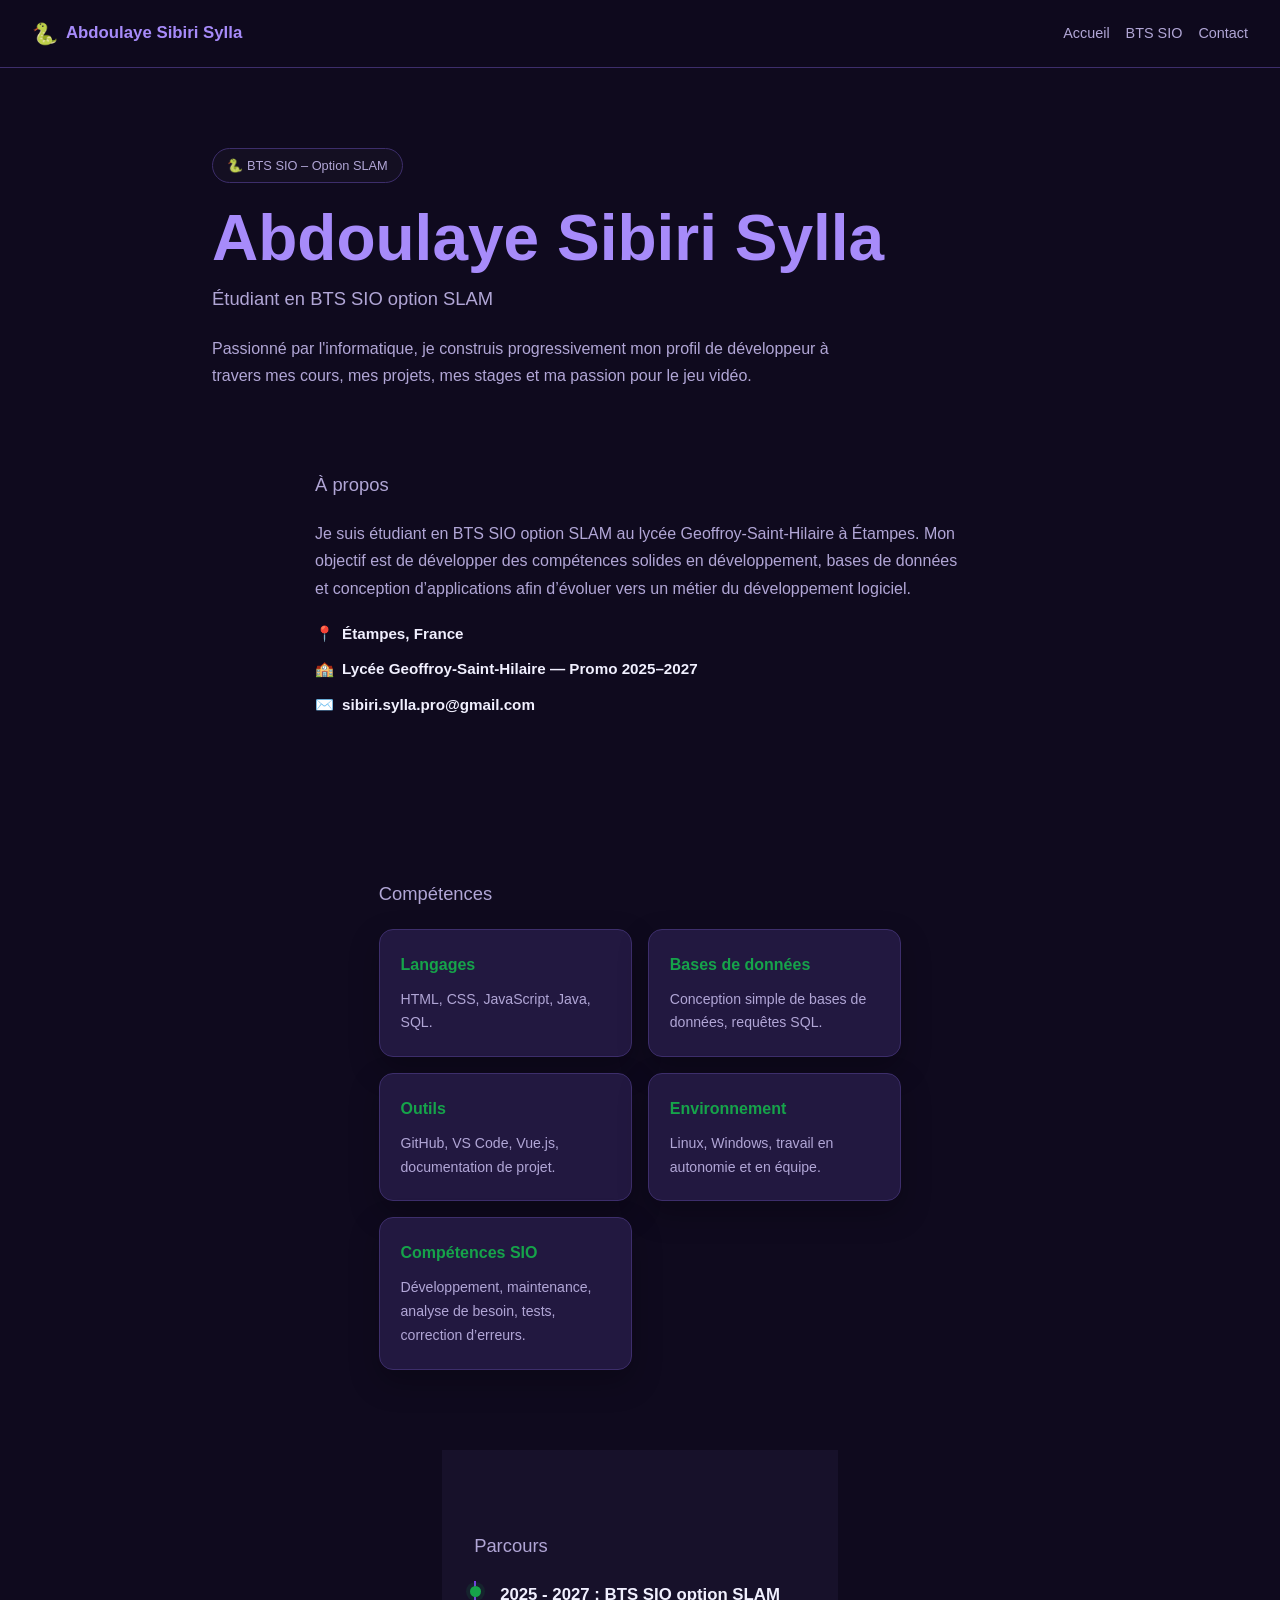
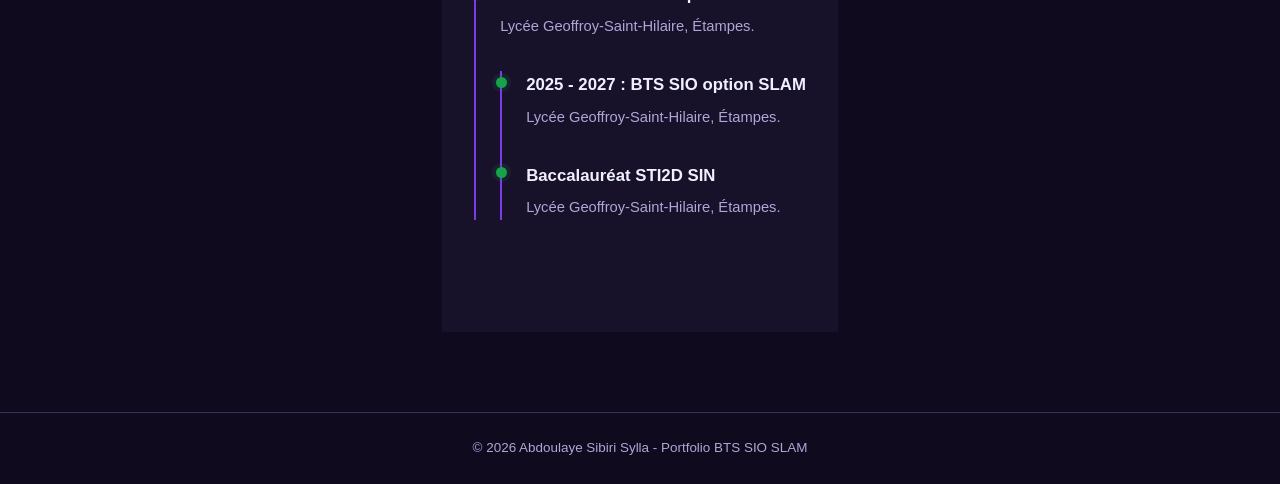
==== index.html @ 31cbdc5a "Remove duplicate parcours section in index.html Fixed duplicate section in parcours and ensured prop" ====
<!DOCTYPE html>
<html lang="fr">
<head>
  <meta charset="UTF-8">
  <meta name="viewport" content="width=device-width, initial-scale=1.0">
  <meta name="description" content="Portfolio BTS SIO SLAM de Abdoulaye Sibiri Sylla : présentation, compétences et parcours.">
  <title>Portfolio - Abdoulaye Sibiri Sylla - BTS SIO SLAM</title>
  <link rel="stylesheet" href="style.css">
</head>
<body>

  <header class="header">
    <div class="logo">
      <span class="snake-icon">🐍</span> Abdoulaye Sibiri Sylla
    </div>

    <nav class="nav">
      <a href="index.html">Accueil</a>
      <a href="Bts_sio.html">BTS SIO</a>
      <a href="contact.html">Contact</a>
    </nav>
  </header>

  <main>
    <section id="accueil" class="section hero">
      <div class="badge">🐍 BTS SIO – Option SLAM</div>
      <h1>Abdoulaye Sibiri Sylla</h1>
      <h2>Étudiant en BTS SIO option SLAM</h2>
      <p>
        Passionné par l'informatique, je construis progressivement mon profil de développeur
        à travers mes cours, mes projets, mes stages et ma passion pour le jeu vidéo.
      </p>

    <section id="apropos" class="section">
      <h2>À propos</h2>
      <p>
        Je suis étudiant en BTS SIO option SLAM au lycée Geoffroy-Saint-Hilaire à Étampes.
        Mon objectif est de développer des compétences solides en développement, bases de données
        et conception d’applications afin d’évoluer vers un métier du développement logiciel.
      </p>

      <div class="infos">
        <div class="info-ligne">📍 <strong>Étampes, France</strong></div>
        <div class="info-ligne">🏫 <strong>Lycée Geoffroy-Saint-Hilaire — Promo 2025–2027</strong></div>
        <div class="info-ligne">✉️ <strong>sibiri.sylla.pro@gmail.com</strong></div>
      </div>
    </section>

    <section id="competences" class="section">
      <h2>Compétences</h2>

      <div class="skills-grid">
        <article class="skill-block">
          <h3>Langages</h3>
          <p>HTML, CSS, JavaScript, Java, SQL.</p>
        </article>

        <article class="skill-block">
          <h3>Bases de données</h3>
          <p>Conception simple de bases de données, requêtes SQL.</p>
        </article>

        <article class="skill-block">
          <h3>Outils</h3>
          <p>GitHub, VS Code, Vue.js, documentation de projet.</p>
        </article>

        <article class="skill-block">
          <h3>Environnement</h3>
          <p>Linux, Windows, travail en autonomie et en équipe.</p>
        </article>

        <article class="skill-block">
          <h3>Compétences SIO</h3>
          <p>Développement, maintenance, analyse de besoin, tests, correction d’erreurs.</p>
        </article>
      </div>
    </section>

    <section id="parcours" class="section section-alt">
      <h2>Parcours</h2>

      <div class="timeline">
        <article class="timeline-item">
          <h3>2025 - 2027 : BTS SIO option SLAM</h3>
          <p>Lycée Geoffroy-Saint-Hilaire, Étampes.</p>
        </article>

      <div class="timeline">
        <article class="timeline-item">
          <h3>2025 - 2027 : BTS SIO option SLAM</h3>
          <p>Lycée Geoffroy-Saint-Hilaire, Étampes.</p>
        </article>

        <article class="timeline-item">
          <h3>Baccalauréat STI2D SIN</h3>
          <p>Lycée Geoffroy-Saint-Hilaire, Étampes.</p>
        </article>
      </div>
    </section>
  </main>

  <footer class="footer">
    <p>&copy; 2026 Abdoulaye Sibiri Sylla - Portfolio BTS SIO SLAM</p>
  </footer>

</body>
</html>
---- style.css ----
/* ============================================
VARIABLES – couleurs principales
============================================ */
:root {
--violet: #7c3aed;
--violet-clair: #a78bfa;
--vert: #16a34a;
--fond: #0f0a1e;
--surface: #17112a;
--carte: #221840;
--carte-hover: #2a1e4d;
--bord: #3d2e6b;
--texte: #f1f0ff;
--muted: #b1a6d6;
--shadow: 0 12px 30px rgba(0, 0, 0, 0.25);
}

/* ============================================
RESET & BASE
============================================ */
* {
box-sizing: border-box;
margin: 0;
padding: 0;
}

html {
scroll-behavior: smooth;
}

body {
font-family: 'Inter', sans-serif;
background: var(--fond);
color: var(--texte);
line-height: 1.7;
}

a {
color: inherit;
text-decoration: none;
}

img {
max-width: 100%;
display: block;
}

/* ============================================
HEADER & NAVIGATION
============================================ */
.header {
display: flex;
justify-content: space-between;
align-items: center;
gap: 1rem;
padding: 1rem 2rem;
border-bottom: 1px solid var(--bord);
position: sticky;
top: 0;
background: rgba(15, 10, 30, 0.96);
backdrop-filter: blur(10px);
z-index: 99;
}

.logo {
font-size: 1.05rem;
font-weight: 800;
color: var(--violet-clair);
display: flex;
align-items: center;
gap: 8px;
}

.snake-icon {
font-size: 1.3rem;
}

.nav {
display: flex;
flex-wrap: wrap;
gap: 1rem;
}

.nav a {
font-size: 0.9rem;
color: var(--muted);
transition: color 0.2s ease;
}

.nav a:hover {
color: var(--texte);
}

/* ============================================
SECTIONS – MISE EN PAGE GÉNÉRALE
============================================ */
.section {
max-width: 920px;
margin: 0 auto;
padding: 5rem 2rem;
}

.section-alt {
background: var(--surface);
max-width: 100%;
padding: 5rem 2rem;
}

.section-alt > * {
max-width: 920px;
margin-left: auto;
margin-right: auto;
}

.section h2 {
font-size: 1.8rem;
font-weight: 800;
margin-bottom: 1.6rem;
color: var(--texte);
display: inline-block;
border-bottom: 3px solid var(--violet);
padding-bottom: 0.35rem;
}

.section h3 {
font-size: 1.1rem;
font-weight: 700;
margin-bottom: 1rem;
color: var(--texte);
}

.section p {
color: var(--muted);
}

/* ============================================
HERO
============================================ */
.hero {
min-height: 88vh;
display: flex;
flex-direction: column;
justify-content: center;
}

.badge {
display: inline-flex;
align-items: center;
gap: 6px;
font-size: 0.8rem;
border: 1px solid var(--bord);
color: var(--muted);
border-radius: 999px;
padding: 0.35rem 0.9rem;
margin-bottom: 1.25rem;
width: fit-content;
background: rgba(255, 255, 255, 0.02);
}

.hero h1 {
font-size: clamp(2.2rem, 5vw, 4rem);
font-weight: 900;
color: var(--violet-clair);
margin-bottom: 0.6rem;
line-height: 1.1;
}

.hero h2 {
font-size: 1.15rem;
font-weight: 400;
color: var(--muted);
border: none;
margin-bottom: 1.25rem;
padding: 0;
}

.hero p {
max-width: 650px;
font-size: 1rem;
}

/* ============================================
À PROPOS
============================================ */
.infos {
display: flex;
flex-direction: column;
gap: 0.6rem;
margin-top: 1.2rem;
}

.info-ligne {
font-size: 0.95rem;
color: var(--muted);
display: flex;
gap: 8px;
align-items: center;
}

.info-ligne strong {
color: var(--texte);
}

/* ============================================
COMPÉTENCES
============================================ */
.skills-grid {
display: grid;
grid-template-columns: repeat(auto-fit, minmax(180px, 1fr));
gap: 1rem;
}

.skill-block {
background: var(--carte);
border: 1px solid var(--bord);
border-radius: 14px;
padding: 1.3rem;
box-shadow: var(--shadow);
transition: transform 0.2s ease, border-color 0.2s ease, background 0.2s ease;
}

.skill-block:hover {
transform: translateY(-4px);
border-color: var(--violet);
background: var(--carte-hover);
}

.skill-block h3 {
font-size: 1rem;
font-weight: 800;
color: var(--vert);
margin-bottom: 0.6rem;
border: none;
padding: 0;
}

.skill-block p {
font-size: 0.88rem;
color: var(--muted);
}

/* ============================================
TIMELINE
============================================ */
.timeline {
border-left: 2px solid var(--violet);
padding-left: 1.5rem;
}

.timeline-item {
margin-bottom: 2rem;
position: relative;
}

.timeline-item::before {
content: '';
position: absolute;
left: -1.9rem;
top: 0.35rem;
width: 11px;
height: 11px;
border-radius: 50%;
background: var(--vert);
box-shadow: 0 0 0 4px rgba(22, 163, 74, 0.12);
}

.timeline-item h3 {
font-size: 1.05rem;
font-weight: 800;
margin-bottom: 0.3rem;
border: none;
padding: 0;
}

.timeline-item p {
font-size: 0.92rem;
color: var(--muted);
margin-bottom: 0.2rem;
}

.timeline-date {
font-size: 0.78rem;
color: var(--vert);
margin-bottom: 0.25rem;
letter-spacing: 0.04em;
text-transform: uppercase;
}

.timeline-poste {
font-size: 1rem;
font-weight: 800;
color: var(--texte);
}

.timeline-entreprise {
font-size: 0.88rem;
color: var(--violet-clair);
margin-bottom: 0.45rem;
}

.timeline-texte {
font-size: 0.92rem;
color: var(--muted);
margin-top: 0.25rem;
}

/* ============================================
PROJETS / TP
============================================ */
.projects-grid {
display: grid;
grid-template-columns: repeat(auto-fit, minmax(250px, 1fr));
gap: 1.25rem;
}

.project-card {
background: var(--carte);
border: 1px solid var(--bord);
border-radius: 14px;
padding: 1.5rem;
display: flex;
flex-direction: column;
gap: 0.55rem;
box-shadow: var(--shadow);
transition: transform 0.2s ease, border-color 0.2s ease, background 0.2s ease;
}

.project-card:hover {
border-color: var(--vert);
transform: translateY(-4px);
background: var(--carte-hover);
}

.project-card h3 {
font-size: 1.05rem;
font-weight: 800;
color: var(--texte);
border: none;
padding: 0;
margin-bottom: 0.15rem;
}

.project-card p {
font-size: 0.88rem;
color: var(--muted);
}

.project-card strong {
color: var(--texte);
}

.project-link {
display: inline-flex;
align-items: center;
justify-content: center;
margin-top: 0.7rem;
font-size: 0.82rem;
color: #fff;
background: var(--vert);
padding: 0.45rem 0.9rem;
border-radius: 8px;
width: fit-content;
transition: opacity 0.2s ease, transform 0.2s ease;
}

.project-link:hover {
opacity: 0.9;
transform: translateY(-1px);
}

/* Style pour l'image de certification */
.certification-image {
    text-align: center;
    margin: 20px 0;
}

.certification-img {
    max-width: 300px;
    width: 100%;
    height: auto;
    border-radius: 8px;
    box-shadow: 0 4px 6px rgba(0, 0, 0, 0.1);
    transition: transform 0.3s ease, box-shadow 0.3s ease;
    cursor: pointer;
}

.certification-img:hover {
    transform: scale(1.05);
    box-shadow: 0 6px 12px rgba(0, 0, 0, 0.15);
}

/* Optionnel : agrandir l'image au clic avec un lightbox */
.certification-img:active {
    transform: scale(0.98);
}

/* ============================================
CONTACT
============================================ */
.contact-list {
list-style: none;
display: flex;
flex-direction: column;
gap: 0.8rem;
margin-top: 1rem;
}

.contact-list li {
font-size: 0.95rem;
color: var(--muted);
display: flex;
flex-wrap: wrap;
align-items: center;
gap: 0.5rem;
padding: 0.9rem 1rem;
background: var(--carte);
border: 1px solid var(--bord);
border-radius: 10px;
box-shadow: var(--shadow);
transition: border-color 0.2s ease;
}

.contact-list li:hover {
border-color: var(--violet);
}

.contact-list li strong {
color: var(--texte);
min-width: 70px;
}

.contact-list a {
color: var(--violet-clair);
transition: color 0.2s ease;
}

.contact-list a:hover {
color: var(--vert);
}

.btn {
display: inline-flex;
align-items: center;
padding: 0.45rem 1rem;
border-radius: 8px;
font-size: 0.85rem;
font-weight: 700;
cursor: pointer;
transition: transform 0.2s ease, opacity 0.2s ease;
}

.btn-secondary {
background: var(--violet);
color: #fff;
border: none;
}

.btn-secondary:hover {
opacity: 0.92;
transform: translateY(-1px);
}

/* ============================================
FOOTER
============================================ */
.footer {
text-align: center;
padding: 1.5rem;
border-top: 1px solid var(--bord);
color: var(--muted);
font-size: 0.84rem;
}

/* ============================================
RESPONSIVE
============================================ */
@media (max-width: 768px) {
.header {
flex-direction: column;
align-items: flex-start;
padding: 1rem;
}

.nav {
gap: 0.75rem;
}

.section,
.section-alt {
padding: 4rem 1.2rem;
}

.hero {
min-height: auto;
padding-top: 5rem;
padding-bottom: 4rem;
}
}

@media (max-width: 640px) {
.nav {
display: none;
}

.hero h1 {
font-size: 2.1rem;
}

.skills-grid,
.projects-grid {
grid-template-columns: 1fr;
}

.timeline {
padding-left: 1.2rem;
}

.timeline-item::before {
left: -1.65rem;
}

.contact-list li {
flex-direction: column;
align-items: flex-start;
}
}
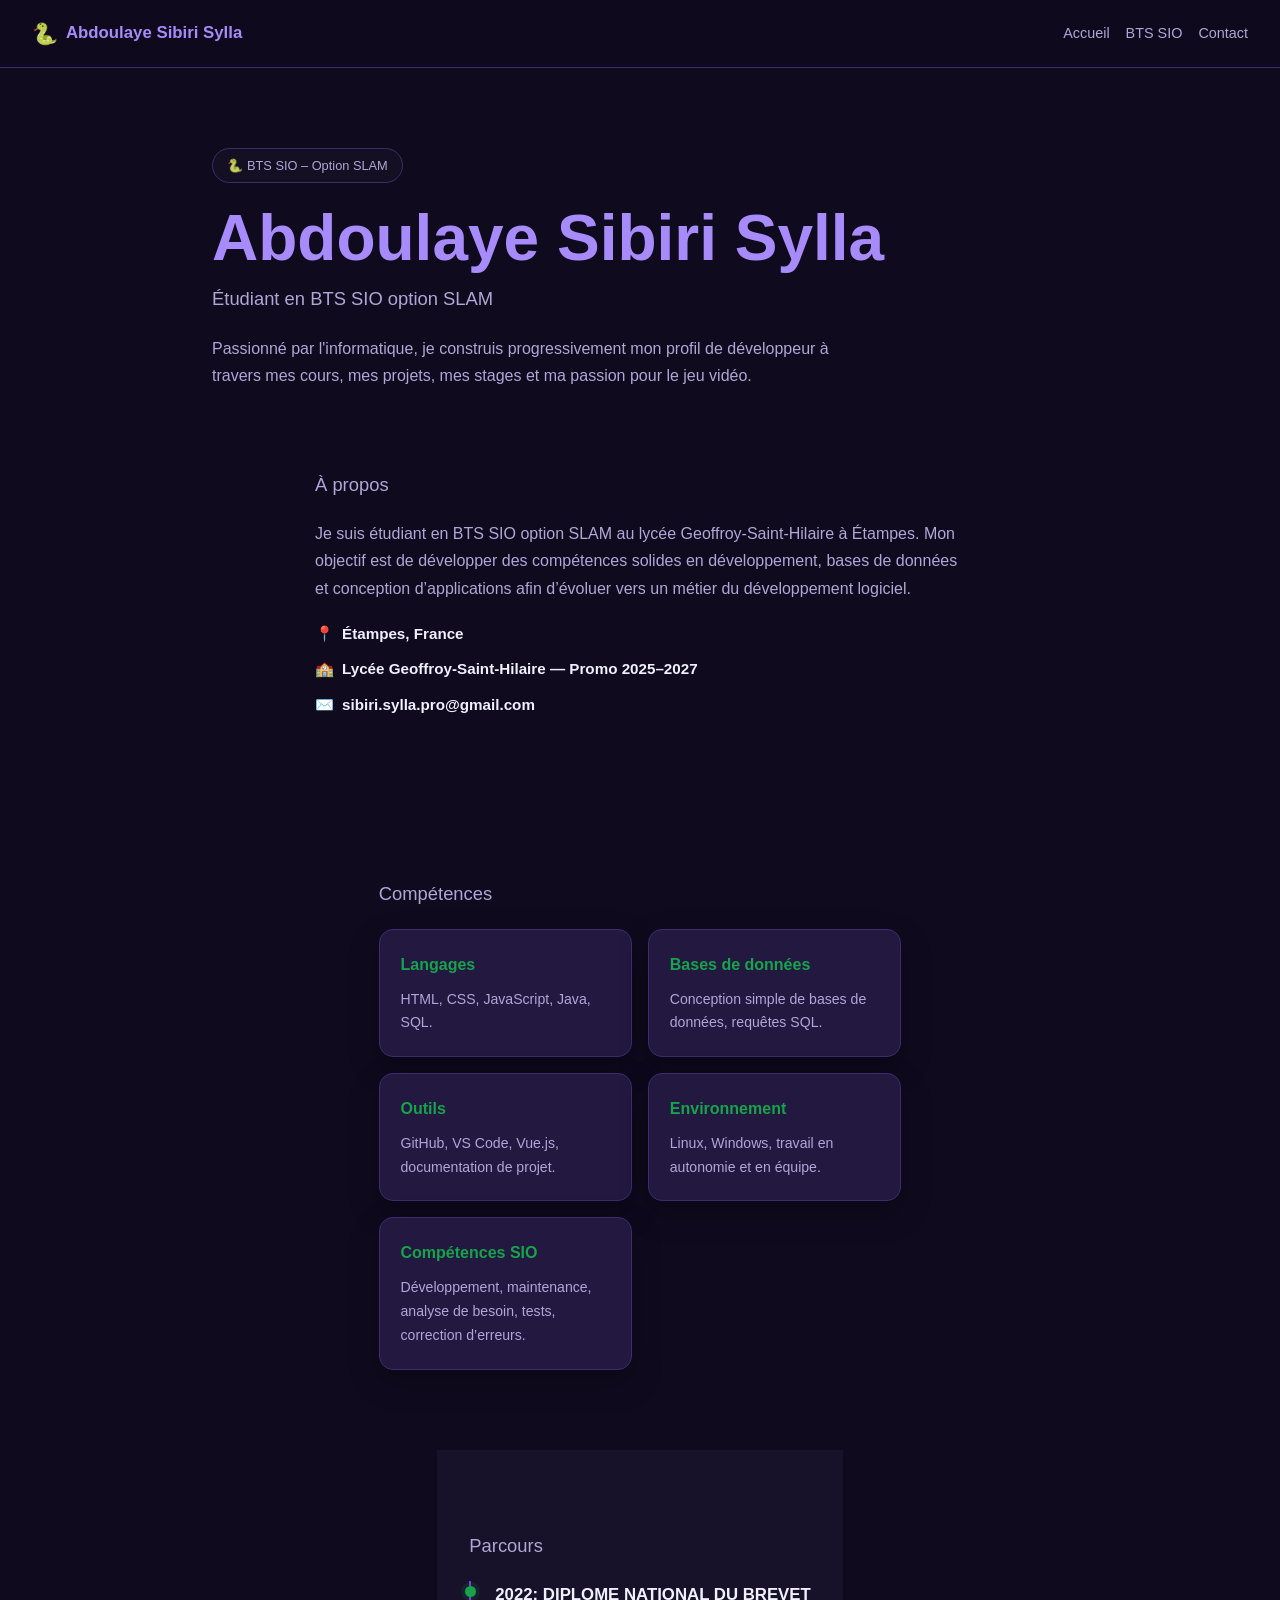
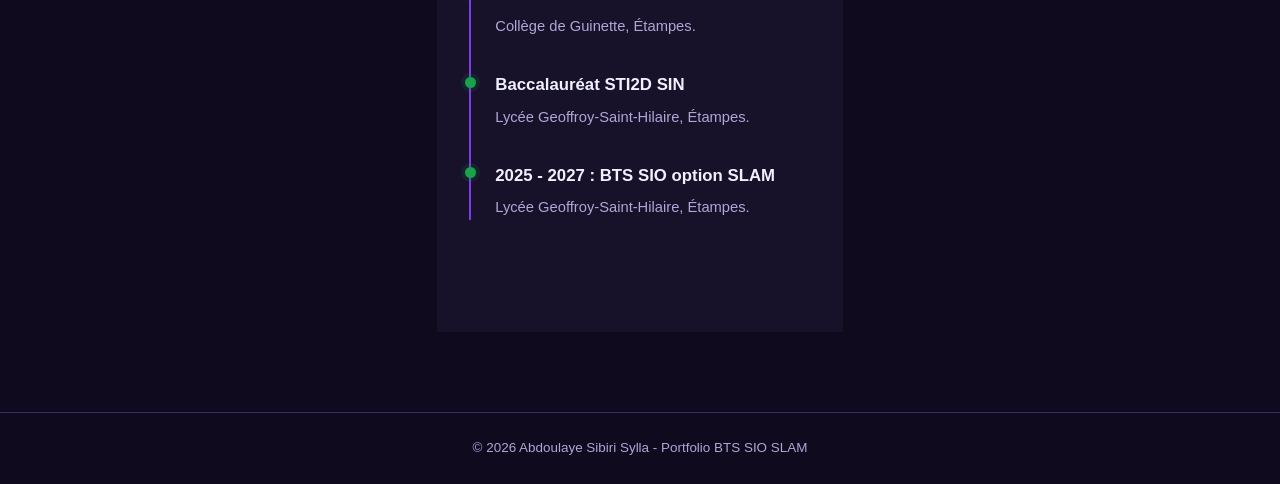
==== commit 40217016: "Modify education section in index.html Updated educational timeline with new diploma information." ====
--- a/index.html
+++ b/index.html
@@ -82,20 +82,21 @@
 
       <div class="timeline">
         <article class="timeline-item">
-          <h3>2025 - 2027 : BTS SIO option SLAM</h3>
+          <h3>2022: DIPLOME NATIONAL DU BREVET</h3>
+          <p>Collège de Guinette, Étampes.</p>
+        </article>
+
+                <article class="timeline-item">
+          <h3>Baccalauréat STI2D SIN</h3>
           <p>Lycée Geoffroy-Saint-Hilaire, Étampes.</p>
         </article>
 
-      <div class="timeline">
         <article class="timeline-item">
           <h3>2025 - 2027 : BTS SIO option SLAM</h3>
           <p>Lycée Geoffroy-Saint-Hilaire, Étampes.</p>
         </article>
 
-        <article class="timeline-item">
-          <h3>Baccalauréat STI2D SIN</h3>
-          <p>Lycée Geoffroy-Saint-Hilaire, Étampes.</p>
-        </article>
+
       </div>
     </section>
   </main>
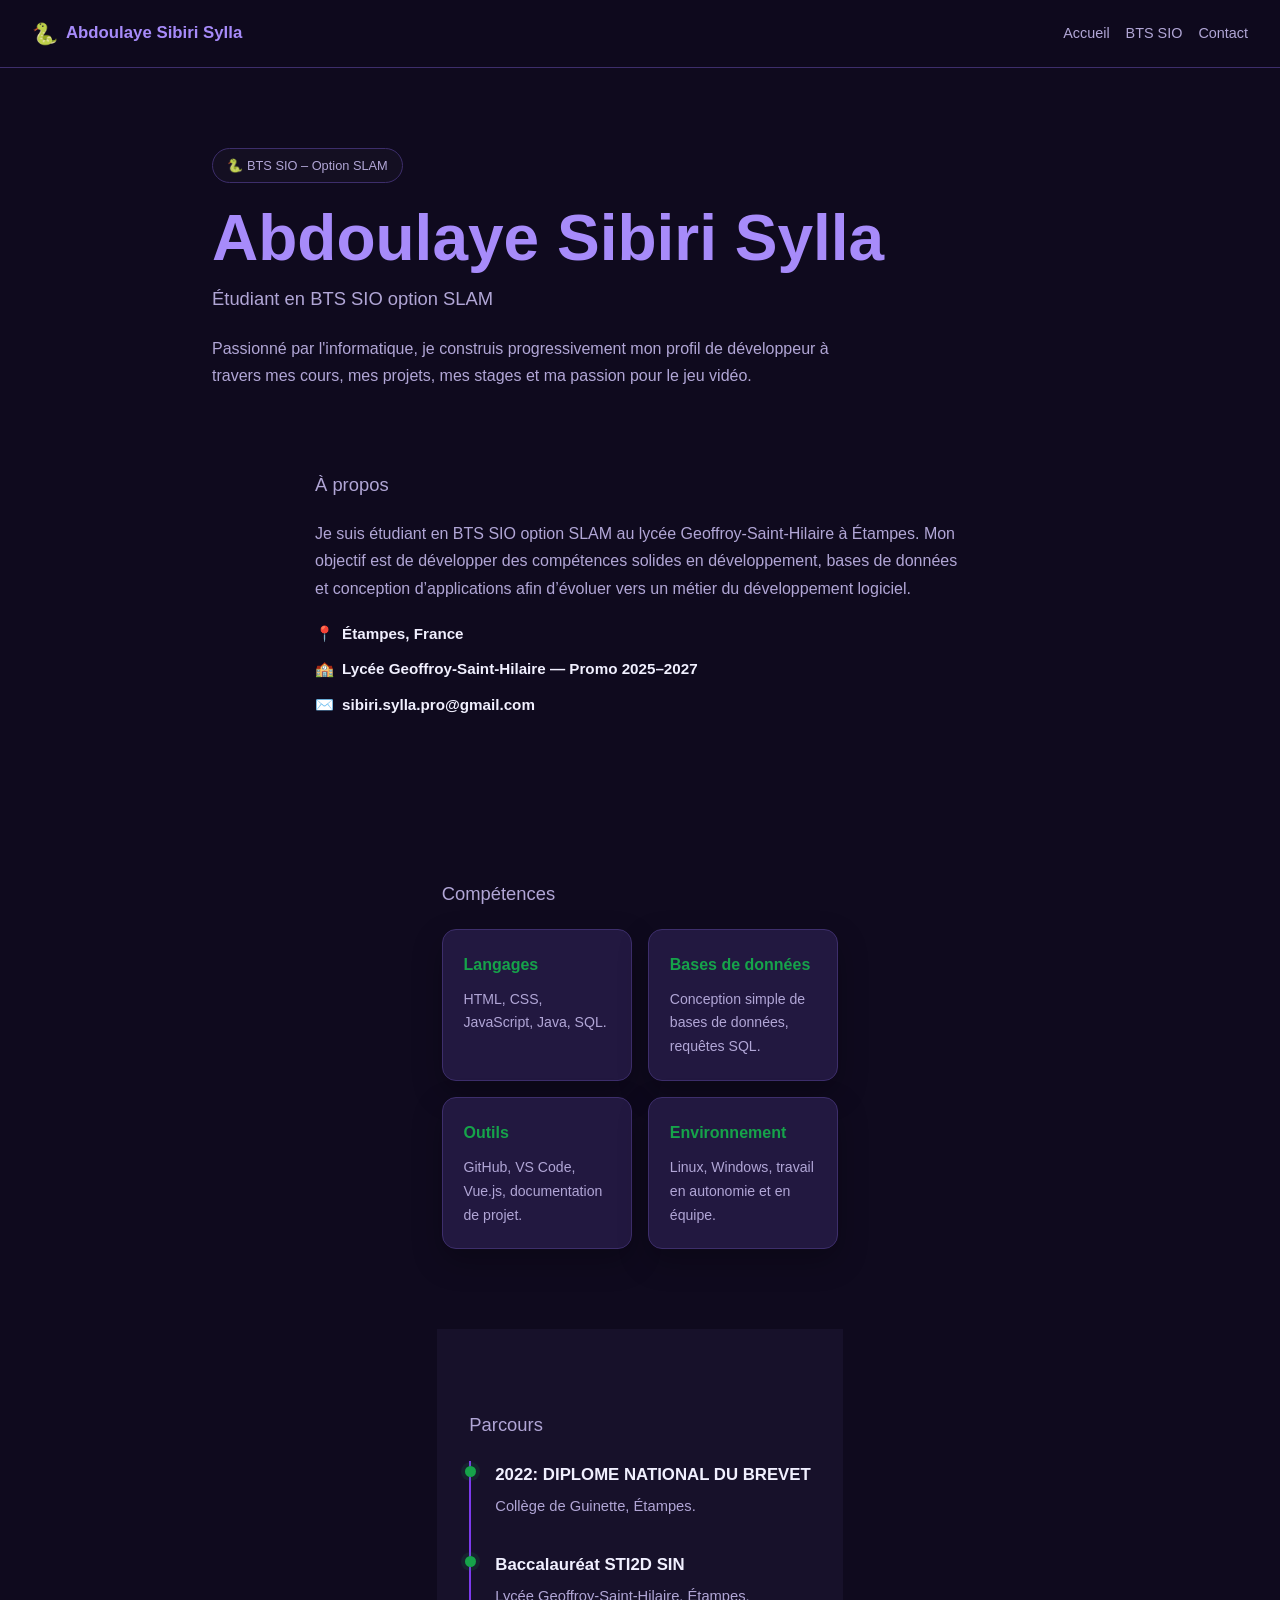
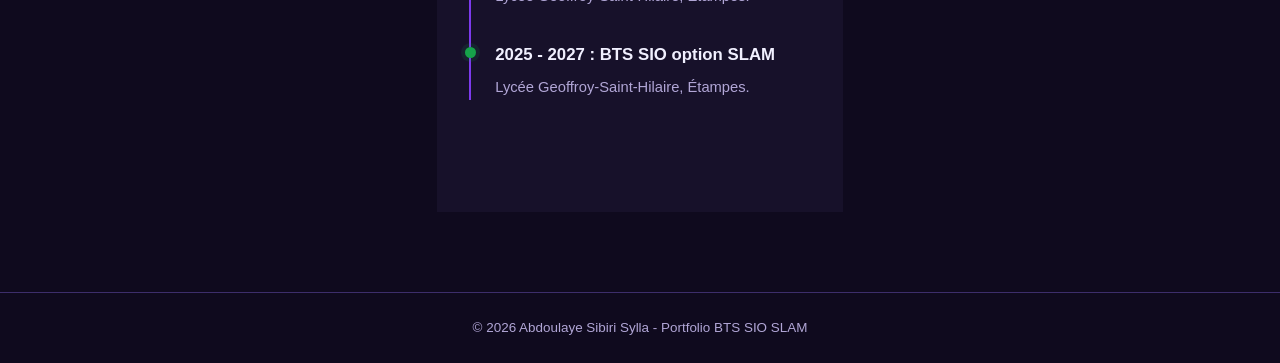
==== commit f35382f0: "Update index.html" ====
--- a/index.html
+++ b/index.html
@@ -69,11 +69,6 @@
           <h3>Environnement</h3>
           <p>Linux, Windows, travail en autonomie et en équipe.</p>
         </article>
-
-        <article class="skill-block">
-          <h3>Compétences SIO</h3>
-          <p>Développement, maintenance, analyse de besoin, tests, correction d’erreurs.</p>
-        </article>
       </div>
     </section>
 
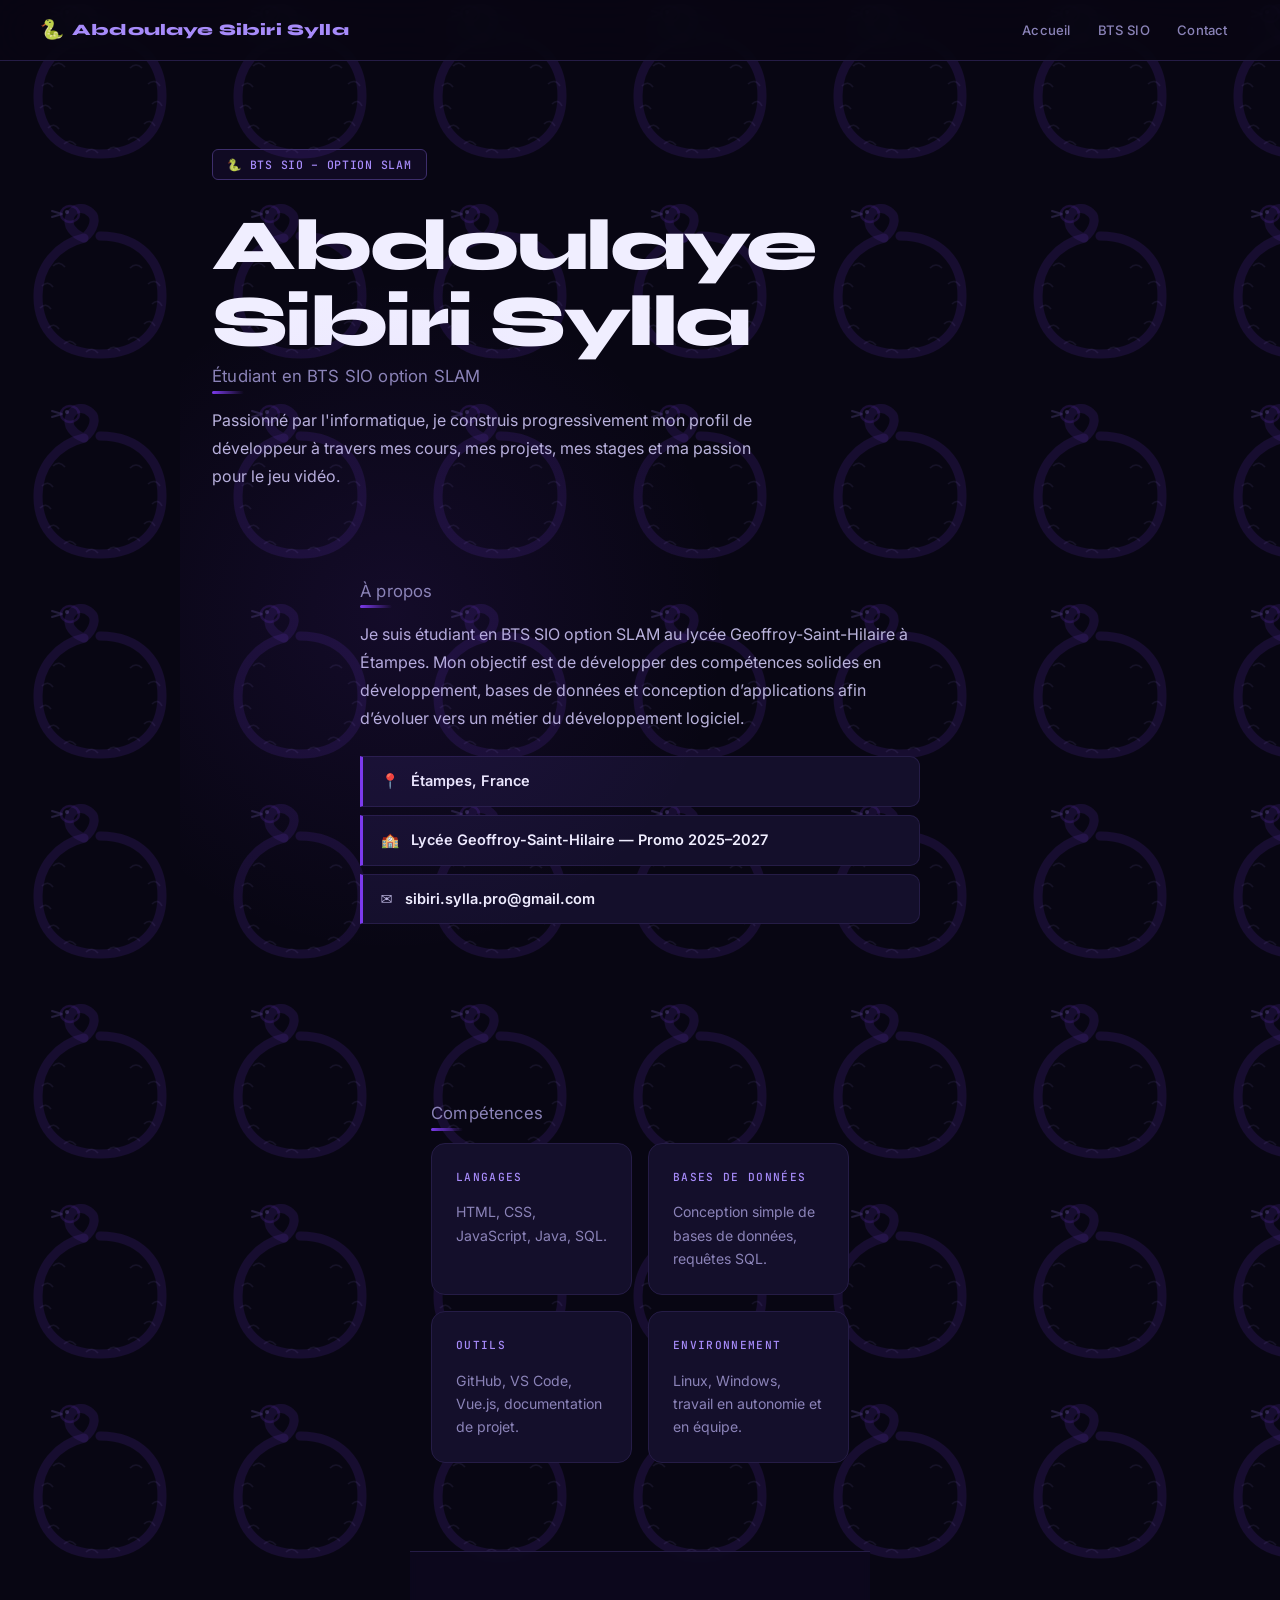
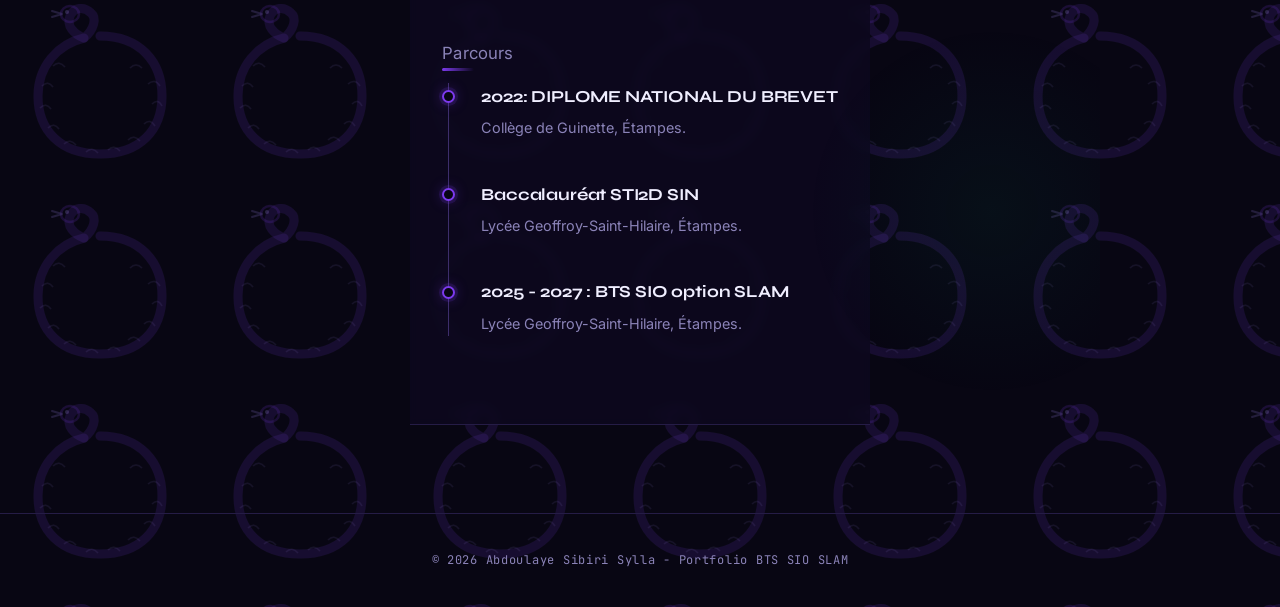
==== commit 007b1d53: "Update index.html" ====
--- a/index.html
+++ b/index.html
@@ -6,6 +6,7 @@
   <meta name="description" content="Portfolio BTS SIO SLAM de Abdoulaye Sibiri Sylla : présentation, compétences et parcours.">
   <title>Portfolio - Abdoulaye Sibiri Sylla - BTS SIO SLAM</title>
   <link rel="stylesheet" href="style.css">
+  <link rel="icon" type="image/png" href="/favicon.png">
 </head>
 <body>
 
--- a/style.css
+++ b/style.css
@@ -1,526 +1,855 @@
 /* ============================================
-VARIABLES – couleurs principales
+   IMPORT FONTS
+   — Syne : display bold futuriste
+   — Inter : corps de texte propre
+   — JetBrains Mono : code / dates
+============================================ */
+@import url('https://fonts.googleapis.com/css2?family=Syne:wght@700;800&family=Inter:wght@400;500;600;700&family=JetBrains+Mono:wght@400;500&display=swap');
+
+/* ============================================
+   VARIABLES
 ============================================ */
 :root {
---violet: #7c3aed;
---violet-clair: #a78bfa;
---vert: #16a34a;
---fond: #0f0a1e;
---surface: #17112a;
---carte: #221840;
---carte-hover: #2a1e4d;
---bord: #3d2e6b;
---texte: #f1f0ff;
---muted: #b1a6d6;
---shadow: 0 12px 30px rgba(0, 0, 0, 0.25);
-}
-
-/* ============================================
-RESET & BASE
-============================================ */
-* {
-box-sizing: border-box;
-margin: 0;
-padding: 0;
+  /* Palette */
+  --violet:        #7c3aed;
+  --violet-clair:  #a78bfa;
+  --violet-pale:   #ede9fe;
+  --violet-glow:   rgba(124, 58, 237, 0.22);
+  --vert:          #059669;
+  --vert-clair:    #34d399;
+  --vert-glow:     rgba(5, 150, 105, 0.18);
+
+  /* Fonds */
+  --fond:          #080613;
+  --surface:       #0e0a20;
+  --surface-2:     #130f28;
+  --carte:         #140f2b;
+  --carte-hover:   #1c1638;
+
+  /* Bordures */
+  --bord:          #251c46;
+  --bord-md:       #3d2e6b;
+  --bord-hover:    #6d28d9;
+
+  /* Textes */
+  --texte:         #f0eeff;
+  --muted:         #8b83b8;
+  --muted-light:   #bab4dc;
+
+  /* Typographie */
+  --font-display:  'Syne', system-ui, sans-serif;
+  --font-body:     'Inter', system-ui, sans-serif;
+  --font-mono:     'JetBrains Mono', monospace;
+
+  /* Motif serpent SVG inline — tuile 200×200 */
+  --snake-tile: url("data:image/svg+xml,%3Csvg xmlns='http://www.w3.org/2000/svg' width='200' height='200' viewBox='0 0 200 200'%3E%3C!-- corps principal --%3E%3Cpath d='M100 36 C140 36 162 62 162 96 C162 130 140 154 100 154 C60 154 38 130 38 96 C38 66 58 44 84 38' fill='none' stroke='%237c3aed' stroke-width='9' stroke-linecap='round' opacity='0.13'/%3E%3C!-- queue et fin de spirale --%3E%3Cpath d='M84 38 C74 34 66 26 70 16 C74 7 84 6 91 13 C97 18 94 30 84 38' fill='none' stroke='%237c3aed' stroke-width='9' stroke-linecap='round' opacity='0.13'/%3E%3C!-- tête --%3E%3Cellipse cx='70' cy='14' rx='9' ry='8' fill='none' stroke='%237c3aed' stroke-width='2.5' opacity='0.16'/%3E%3C!-- oeil --%3E%3Ccircle cx='67' cy='12' r='2' fill='%23a78bfa' opacity='0.22'/%3E%3C!-- langue --%3E%3Cpath d='M62 14 L52 11 M62 14 L52 17' fill='none' stroke='%23a78bfa' stroke-width='2' stroke-linecap='round' opacity='0.17'/%3E%3C!-- écailles (arcs le long du corps) --%3E%3Cpath d='M130 68 Q136 62 142 68' fill='none' stroke='%23a78bfa' stroke-width='1.5' opacity='0.09'/%3E%3Cpath d='M148 84 Q155 78 160 86' fill='none' stroke='%23a78bfa' stroke-width='1.5' opacity='0.09'/%3E%3Cpath d='M152 104 Q158 98 162 106' fill='none' stroke='%23a78bfa' stroke-width='1.5' opacity='0.09'/%3E%3Cpath d='M144 124 Q150 118 155 126' fill='none' stroke='%23a78bfa' stroke-width='1.5' opacity='0.09'/%3E%3Cpath d='M128 140 Q134 134 140 141' fill='none' stroke='%23a78bfa' stroke-width='1.5' opacity='0.09'/%3E%3Cpath d='M108 150 Q114 144 120 151' fill='none' stroke='%23a78bfa' stroke-width='1.5' opacity='0.09'/%3E%3Cpath d='M86 152 Q92 146 98 153' fill='none' stroke='%23a78bfa' stroke-width='1.5' opacity='0.09'/%3E%3Cpath d='M64 144 Q70 138 76 145' fill='none' stroke='%23a78bfa' stroke-width='1.5' opacity='0.09'/%3E%3Cpath d='M48 128 Q54 122 59 129' fill='none' stroke='%23a78bfa' stroke-width='1.5' opacity='0.09'/%3E%3Cpath d='M40 108 Q46 102 51 109' fill='none' stroke='%23a78bfa' stroke-width='1.5' opacity='0.09'/%3E%3Cpath d='M42 86 Q48 80 53 87' fill='none' stroke='%23a78bfa' stroke-width='1.5' opacity='0.09'/%3E%3Cpath d='M53 66 Q59 60 65 67' fill='none' stroke='%23a78bfa' stroke-width='1.5' opacity='0.09'/%3E%3C/svg%3E");
+}
+
+/* ============================================
+   RESET & BASE
+============================================ */
+*, *::before, *::after {
+  box-sizing: border-box;
+  margin: 0;
+  padding: 0;
 }
 
 html {
-scroll-behavior: smooth;
+  scroll-behavior: smooth;
+  font-size: 16px;
 }
 
 body {
-font-family: 'Inter', sans-serif;
-background: var(--fond);
-color: var(--texte);
-line-height: 1.7;
+  font-family: var(--font-body);
+  background-color: var(--fond);
+  background-image: var(--snake-tile);
+  background-repeat: repeat;
+  background-size: 200px 200px;
+  color: var(--texte);
+  line-height: 1.7;
+  -webkit-font-smoothing: antialiased;
+  overflow-x: hidden;
 }
 
 a {
-color: inherit;
-text-decoration: none;
+  color: inherit;
+  text-decoration: none;
 }
 
 img {
-max-width: 100%;
-display: block;
-}
-
-/* ============================================
-HEADER & NAVIGATION
+  max-width: 100%;
+  display: block;
+}
+
+/* ============================================
+   HEADER
 ============================================ */
 .header {
-display: flex;
-justify-content: space-between;
-align-items: center;
-gap: 1rem;
-padding: 1rem 2rem;
-border-bottom: 1px solid var(--bord);
-position: sticky;
-top: 0;
-background: rgba(15, 10, 30, 0.96);
-backdrop-filter: blur(10px);
-z-index: 99;
+  display: flex;
+  justify-content: space-between;
+  align-items: center;
+  gap: 1rem;
+  padding: 0.85rem 2.5rem;
+  border-bottom: 1px solid var(--bord);
+  position: sticky;
+  top: 0;
+  background: rgba(8, 6, 19, 0.88);
+  backdrop-filter: blur(20px);
+  -webkit-backdrop-filter: blur(20px);
+  z-index: 99;
 }
 
 .logo {
-font-size: 1.05rem;
-font-weight: 800;
-color: var(--violet-clair);
-display: flex;
-align-items: center;
-gap: 8px;
+  font-family: var(--font-display);
+  font-size: 1rem;
+  font-weight: 800;
+  color: var(--violet-clair);
+  display: flex;
+  align-items: center;
+  gap: 8px;
+  letter-spacing: 0.01em;
 }
 
 .snake-icon {
-font-size: 1.3rem;
+  font-size: 1.2rem;
 }
 
 .nav {
-display: flex;
-flex-wrap: wrap;
-gap: 1rem;
+  display: flex;
+  flex-wrap: wrap;
+  gap: 2px;
 }
 
 .nav a {
-font-size: 0.9rem;
-color: var(--muted);
-transition: color 0.2s ease;
+  font-size: 0.82rem;
+  font-weight: 500;
+  color: var(--muted);
+  padding: 0.3rem 0.8rem;
+  border-radius: 7px;
+  transition: color 0.18s, background 0.18s;
+  letter-spacing: 0.01em;
 }
 
 .nav a:hover {
-color: var(--texte);
-}
-
-/* ============================================
-SECTIONS – MISE EN PAGE GÉNÉRALE
+  color: var(--texte);
+  background: rgba(167, 139, 250, 0.1);
+}
+
+/* ============================================
+   LAYOUT – SECTIONS
 ============================================ */
 .section {
-max-width: 920px;
-margin: 0 auto;
-padding: 5rem 2rem;
+  max-width: 920px;
+  margin: 0 auto;
+  padding: 5.5rem 2rem;
 }
 
 .section-alt {
-background: var(--surface);
-max-width: 100%;
-padding: 5rem 2rem;
+  background: rgba(13, 9, 30, 0.88);
+  backdrop-filter: blur(4px);
+  border-top: 1px solid var(--bord);
+  border-bottom: 1px solid var(--bord);
+  max-width: 100%;
+  padding: 5.5rem 2rem;
 }
 
 .section-alt > * {
-max-width: 920px;
-margin-left: auto;
-margin-right: auto;
-}
-
+  max-width: 920px;
+  margin-left: auto;
+  margin-right: auto;
+}
+
+/* label over each section title */
+.section-label {
+  font-family: var(--font-mono);
+  font-size: 0.68rem;
+  font-weight: 500;
+  text-transform: uppercase;
+  letter-spacing: 0.18em;
+  color: var(--violet-clair);
+  opacity: 0.7;
+  margin-bottom: 0.5rem;
+  display: flex;
+  align-items: center;
+  gap: 8px;
+}
+
+.section-label::before {
+  content: '';
+  display: inline-block;
+  width: 18px;
+  height: 1px;
+  background: var(--violet-clair);
+  opacity: 0.5;
+}
+
+/* section titles */
 .section h2 {
-font-size: 1.8rem;
-font-weight: 800;
-margin-bottom: 1.6rem;
-color: var(--texte);
-display: inline-block;
-border-bottom: 3px solid var(--violet);
-padding-bottom: 0.35rem;
-}
-
-.section h3 {
-font-size: 1.1rem;
-font-weight: 700;
-margin-bottom: 1rem;
-color: var(--texte);
+  font-family: var(--font-display);
+  font-size: 2rem;
+  font-weight: 800;
+  margin-bottom: 2rem;
+  color: var(--texte);
+  letter-spacing: -0.02em;
+  line-height: 1.1;
+  position: relative;
+  display: inline-block;
+}
+
+.section h2::after {
+  content: '';
+  position: absolute;
+  left: 0;
+  bottom: -8px;
+  width: 32px;
+  height: 3px;
+  background: linear-gradient(90deg, var(--violet), transparent);
+  border-radius: 2px;
 }
 
 .section p {
-color: var(--muted);
-}
-
-/* ============================================
-HERO
+  color: var(--muted-light);
+  font-size: 0.96rem;
+  line-height: 1.75;
+}
+
+/* ============================================
+   HERO
 ============================================ */
 .hero {
-min-height: 88vh;
-display: flex;
-flex-direction: column;
-justify-content: center;
+  min-height: 88vh;
+  display: flex;
+  flex-direction: column;
+  justify-content: center;
+  position: relative;
+  overflow: hidden;
+}
+
+/* large ambient glow */
+.hero::before {
+  content: '';
+  position: absolute;
+  top: 10%;
+  left: -15%;
+  width: 700px;
+  height: 700px;
+  background: radial-gradient(circle, rgba(124, 58, 237, 0.1) 0%, transparent 68%);
+  pointer-events: none;
+}
+
+.hero::after {
+  content: '';
+  position: absolute;
+  bottom: 5%;
+  right: -10%;
+  width: 400px;
+  height: 400px;
+  background: radial-gradient(circle, rgba(5, 150, 105, 0.07) 0%, transparent 65%);
+  pointer-events: none;
 }
 
 .badge {
-display: inline-flex;
-align-items: center;
-gap: 6px;
-font-size: 0.8rem;
-border: 1px solid var(--bord);
-color: var(--muted);
-border-radius: 999px;
-padding: 0.35rem 0.9rem;
-margin-bottom: 1.25rem;
-width: fit-content;
-background: rgba(255, 255, 255, 0.02);
+  display: inline-flex;
+  align-items: center;
+  gap: 7px;
+  font-family: var(--font-mono);
+  font-size: 0.72rem;
+  font-weight: 500;
+  letter-spacing: 0.06em;
+  border: 1px solid var(--bord-md);
+  color: var(--violet-clair);
+  border-radius: 6px;
+  padding: 0.3rem 0.9rem;
+  margin-bottom: 1.75rem;
+  width: fit-content;
+  background: rgba(124, 58, 237, 0.07);
+  text-transform: uppercase;
 }
 
 .hero h1 {
-font-size: clamp(2.2rem, 5vw, 4rem);
-font-weight: 900;
-color: var(--violet-clair);
-margin-bottom: 0.6rem;
-line-height: 1.1;
+  font-family: var(--font-display);
+  font-size: clamp(2.6rem, 6vw, 4.5rem);
+  font-weight: 800;
+  color: var(--texte);
+  margin-bottom: 0.5rem;
+  line-height: 1.05;
+  letter-spacing: -0.035em;
+}
+
+.hero h1 span {
+  color: var(--violet-clair);
+  position: relative;
+}
+
+/* underline glow on the name */
+.hero h1 span::after {
+  content: '';
+  position: absolute;
+  left: 0;
+  bottom: 2px;
+  width: 100%;
+  height: 3px;
+  background: linear-gradient(90deg, var(--violet), var(--violet-clair), transparent);
+  border-radius: 2px;
+  opacity: 0.6;
 }
 
 .hero h2 {
-font-size: 1.15rem;
-font-weight: 400;
-color: var(--muted);
-border: none;
-margin-bottom: 1.25rem;
-padding: 0;
-}
-
+  font-family: var(--font-body);
+  font-size: 1.05rem;
+  font-weight: 400;
+  color: var(--muted);
+  border: none;
+  margin-bottom: 1.25rem;
+  padding: 0;
+  letter-spacing: 0.01em;
+}
+
+.hero > .section > p,
 .hero p {
-max-width: 650px;
-font-size: 1rem;
-}
-
-/* ============================================
-À PROPOS
+  max-width: 560px;
+  font-size: 1rem;
+  color: var(--muted-light);
+  line-height: 1.75;
+}
+
+.hero-cta {
+  display: flex;
+  gap: 0.65rem;
+  margin-top: 2.25rem;
+  flex-wrap: wrap;
+}
+
+/* ============================================
+   BUTTONS
+============================================ */
+.btn {
+  display: inline-flex;
+  align-items: center;
+  gap: 7px;
+  padding: 0.6rem 1.35rem;
+  border-radius: 8px;
+  font-family: var(--font-body);
+  font-size: 0.86rem;
+  font-weight: 600;
+  cursor: pointer;
+  transition: transform 0.18s ease, opacity 0.18s ease, box-shadow 0.18s ease;
+  border: none;
+  letter-spacing: 0.01em;
+}
+
+.btn-primary {
+  background: var(--violet);
+  color: #fff;
+  box-shadow: 0 0 20px rgba(124, 58, 237, 0.3), inset 0 1px 0 rgba(255,255,255,0.1);
+}
+
+.btn-primary:hover {
+  transform: translateY(-2px);
+  box-shadow: 0 0 32px rgba(124, 58, 237, 0.5), inset 0 1px 0 rgba(255,255,255,0.1);
+}
+
+.btn-secondary {
+  background: rgba(255,255,255,0.03);
+  color: var(--muted-light);
+  border: 1px solid var(--bord-md);
+}
+
+.btn-secondary:hover {
+  border-color: var(--violet-clair);
+  color: var(--texte);
+  transform: translateY(-2px);
+  background: rgba(167,139,250,0.06);
+}
+
+/* ============================================
+   À PROPOS – info lines
 ============================================ */
 .infos {
-display: flex;
-flex-direction: column;
-gap: 0.6rem;
-margin-top: 1.2rem;
+  display: flex;
+  flex-direction: column;
+  gap: 0.5rem;
+  margin-top: 1.5rem;
 }
 
 .info-ligne {
-font-size: 0.95rem;
-color: var(--muted);
-display: flex;
-gap: 8px;
-align-items: center;
+  font-size: 0.91rem;
+  color: var(--muted-light);
+  display: flex;
+  gap: 12px;
+  align-items: center;
+  padding: 0.75rem 1.1rem;
+  background: var(--carte);
+  border: 1px solid var(--bord);
+  border-left: 3px solid var(--violet);
+  border-radius: 0 10px 10px 0;
+  transition: border-color 0.2s, background 0.2s;
+}
+
+.info-ligne:hover {
+  border-color: var(--bord-hover);
+  border-left-color: var(--violet-clair);
+  background: var(--carte-hover);
 }
 
 .info-ligne strong {
-color: var(--texte);
-}
-
-/* ============================================
-COMPÉTENCES
+  color: var(--texte);
+  font-weight: 600;
+}
+
+/* ============================================
+   COMPÉTENCES – skill blocks
 ============================================ */
 .skills-grid {
-display: grid;
-grid-template-columns: repeat(auto-fit, minmax(180px, 1fr));
-gap: 1rem;
+  display: grid;
+  grid-template-columns: repeat(auto-fit, minmax(190px, 1fr));
+  gap: 1rem;
 }
 
 .skill-block {
-background: var(--carte);
-border: 1px solid var(--bord);
-border-radius: 14px;
-padding: 1.3rem;
-box-shadow: var(--shadow);
-transition: transform 0.2s ease, border-color 0.2s ease, background 0.2s ease;
+  background: var(--carte);
+  border: 1px solid var(--bord);
+  border-radius: 14px;
+  padding: 1.5rem;
+  position: relative;
+  overflow: hidden;
+  transition: transform 0.22s ease, border-color 0.22s ease,
+              background 0.22s ease, box-shadow 0.22s ease;
+}
+
+/* accent top bar */
+.skill-block::before {
+  content: '';
+  position: absolute;
+  top: 0; left: 0; right: 0;
+  height: 2px;
+  background: linear-gradient(90deg, var(--violet), transparent);
+  opacity: 0;
+  transition: opacity 0.22s ease;
 }
 
 .skill-block:hover {
-transform: translateY(-4px);
-border-color: var(--violet);
-background: var(--carte-hover);
+  transform: translateY(-5px);
+  border-color: var(--bord-md);
+  background: var(--carte-hover);
+  box-shadow: 0 8px 40px var(--violet-glow), 0 2px 8px rgba(0,0,0,0.3);
+}
+
+.skill-block:hover::before {
+  opacity: 1;
 }
 
 .skill-block h3 {
-font-size: 1rem;
-font-weight: 800;
-color: var(--vert);
-margin-bottom: 0.6rem;
-border: none;
-padding: 0;
+  font-family: var(--font-mono);
+  font-size: 0.7rem;
+  font-weight: 500;
+  color: var(--violet-clair);
+  margin-bottom: 0.85rem;
+  text-transform: uppercase;
+  letter-spacing: 0.12em;
+  border: none;
+  padding: 0;
+}
+
+.skill-tags {
+  display: flex;
+  flex-wrap: wrap;
+  gap: 5px;
+}
+
+.tag {
+  font-size: 0.78rem;
+  font-weight: 500;
+  padding: 3px 9px;
+  background: rgba(124, 58, 237, 0.08);
+  border: 1px solid rgba(167, 139, 250, 0.15);
+  border-radius: 5px;
+  color: var(--muted-light);
+  transition: background 0.18s, color 0.18s, border-color 0.18s;
+}
+
+.skill-block:hover .tag {
+  background: rgba(124, 58, 237, 0.16);
+  border-color: rgba(167, 139, 250, 0.3);
+  color: var(--texte);
 }
 
 .skill-block p {
-font-size: 0.88rem;
-color: var(--muted);
-}
-
-/* ============================================
-TIMELINE
+  font-size: 0.88rem;
+  color: var(--muted);
+  line-height: 1.65;
+}
+
+/* ============================================
+   TIMELINE
 ============================================ */
 .timeline {
-border-left: 2px solid var(--violet);
-padding-left: 1.5rem;
+  border-left: 1px solid var(--bord-md);
+  padding-left: 2rem;
+  position: relative;
+  margin-left: 6px;
 }
 
 .timeline-item {
-margin-bottom: 2rem;
-position: relative;
-}
-
+  margin-bottom: 2.5rem;
+  position: relative;
+}
+
+.timeline-item:last-child {
+  margin-bottom: 0;
+}
+
+/* dot on the line */
 .timeline-item::before {
-content: '';
-position: absolute;
-left: -1.9rem;
-top: 0.35rem;
-width: 11px;
-height: 11px;
-border-radius: 50%;
-background: var(--vert);
-box-shadow: 0 0 0 4px rgba(22, 163, 74, 0.12);
+  content: '';
+  position: absolute;
+  left: -2.45rem;
+  top: 0.45rem;
+  width: 13px;
+  height: 13px;
+  border-radius: 50%;
+  background: var(--fond);
+  border: 2px solid var(--violet);
+  box-shadow: 0 0 0 3px rgba(124, 58, 237, 0.15), 0 0 14px rgba(124, 58, 237, 0.4);
 }
 
 .timeline-item h3 {
-font-size: 1.05rem;
-font-weight: 800;
-margin-bottom: 0.3rem;
-border: none;
-padding: 0;
+  font-family: var(--font-display);
+  font-size: 1.05rem;
+  font-weight: 700;
+  margin-bottom: 0.25rem;
+  color: var(--texte);
+  border: none;
+  padding: 0;
+  letter-spacing: -0.01em;
 }
 
 .timeline-item p {
-font-size: 0.92rem;
-color: var(--muted);
-margin-bottom: 0.2rem;
+  font-size: 0.9rem;
+  color: var(--muted);
 }
 
 .timeline-date {
-font-size: 0.78rem;
-color: var(--vert);
-margin-bottom: 0.25rem;
-letter-spacing: 0.04em;
-text-transform: uppercase;
+  font-family: var(--font-mono);
+  font-size: 0.7rem;
+  font-weight: 500;
+  color: var(--vert-clair);
+  margin-bottom: 0.35rem;
+  letter-spacing: 0.1em;
+  text-transform: uppercase;
+  display: inline-flex;
+  align-items: center;
+  gap: 6px;
+}
+
+.timeline-date::before {
+  content: '';
+  display: inline-block;
+  width: 6px;
+  height: 6px;
+  border-radius: 50%;
+  background: var(--vert-clair);
+  opacity: 0.7;
 }
 
 .timeline-poste {
-font-size: 1rem;
-font-weight: 800;
-color: var(--texte);
+  font-family: var(--font-display);
+  font-size: 1.08rem;
+  font-weight: 700;
+  color: var(--texte);
+  letter-spacing: -0.01em;
+  line-height: 1.2;
 }
 
 .timeline-entreprise {
-font-size: 0.88rem;
-color: var(--violet-clair);
-margin-bottom: 0.45rem;
+  font-size: 0.86rem;
+  font-weight: 500;
+  color: var(--violet-clair);
+  margin-bottom: 0.5rem;
+  margin-top: 0.15rem;
+  letter-spacing: 0.01em;
 }
 
 .timeline-texte {
-font-size: 0.92rem;
-color: var(--muted);
-margin-top: 0.25rem;
-}
-
-/* ============================================
-PROJETS / TP
+  font-size: 0.9rem;
+  color: var(--muted-light);
+  margin-top: 0.35rem;
+  line-height: 1.7;
+}
+
+/* ============================================
+   PROJETS / VEILLE
 ============================================ */
 .projects-grid {
-display: grid;
-grid-template-columns: repeat(auto-fit, minmax(250px, 1fr));
-gap: 1.25rem;
+  display: grid;
+  grid-template-columns: repeat(auto-fit, minmax(260px, 1fr));
+  gap: 1.1rem;
 }
 
 .project-card {
-background: var(--carte);
-border: 1px solid var(--bord);
-border-radius: 14px;
-padding: 1.5rem;
-display: flex;
-flex-direction: column;
-gap: 0.55rem;
-box-shadow: var(--shadow);
-transition: transform 0.2s ease, border-color 0.2s ease, background 0.2s ease;
+  background: var(--carte);
+  border: 1px solid var(--bord);
+  border-radius: 14px;
+  padding: 1.5rem;
+  display: flex;
+  flex-direction: column;
+  gap: 0.45rem;
+  position: relative;
+  overflow: hidden;
+  transition: transform 0.22s ease, border-color 0.22s ease, box-shadow 0.22s ease;
+}
+
+.project-card::after {
+  content: '';
+  position: absolute;
+  top: 0; left: 0; right: 0;
+  height: 2px;
+  background: linear-gradient(90deg, var(--vert), transparent);
+  opacity: 0;
+  transition: opacity 0.22s ease;
 }
 
 .project-card:hover {
-border-color: var(--vert);
-transform: translateY(-4px);
-background: var(--carte-hover);
+  border-color: rgba(52, 211, 153, 0.3);
+  transform: translateY(-5px);
+  box-shadow: 0 8px 40px var(--vert-glow), 0 2px 8px rgba(0,0,0,0.3);
+}
+
+.project-card:hover::after {
+  opacity: 1;
 }
 
 .project-card h3 {
-font-size: 1.05rem;
-font-weight: 800;
-color: var(--texte);
-border: none;
-padding: 0;
-margin-bottom: 0.15rem;
+  font-family: var(--font-display);
+  font-size: 0.98rem;
+  font-weight: 700;
+  color: var(--texte);
+  border: none;
+  padding: 0;
+  margin-bottom: 0;
+  letter-spacing: -0.01em;
+  line-height: 1.3;
 }
 
 .project-card p {
-font-size: 0.88rem;
-color: var(--muted);
+  font-size: 0.86rem;
+  color: var(--muted-light);
+  flex: 1;
+  line-height: 1.65;
 }
 
 .project-card strong {
-color: var(--texte);
+  color: var(--violet-clair);
+  font-weight: 600;
+}
+
+.project-tech {
+  display: flex;
+  flex-wrap: wrap;
+  gap: 5px;
+  margin-top: 0.2rem;
+}
+
+.project-tech span {
+  font-family: var(--font-mono);
+  font-size: 0.7rem;
+  font-weight: 500;
+  padding: 2px 8px;
+  border-radius: 4px;
+  background: rgba(5, 150, 105, 0.08);
+  border: 1px solid rgba(52, 211, 153, 0.18);
+  color: var(--vert-clair);
 }
 
 .project-link {
-display: inline-flex;
-align-items: center;
-justify-content: center;
-margin-top: 0.7rem;
-font-size: 0.82rem;
-color: #fff;
-background: var(--vert);
-padding: 0.45rem 0.9rem;
-border-radius: 8px;
-width: fit-content;
-transition: opacity 0.2s ease, transform 0.2s ease;
+  display: inline-flex;
+  align-items: center;
+  gap: 6px;
+  margin-top: 0.65rem;
+  font-size: 0.8rem;
+  font-weight: 600;
+  color: #fff;
+  background: var(--vert);
+  padding: 0.42rem 0.9rem;
+  border-radius: 7px;
+  width: fit-content;
+  transition: opacity 0.18s ease, transform 0.18s ease, box-shadow 0.18s ease;
+  letter-spacing: 0.01em;
 }
 
 .project-link:hover {
-opacity: 0.9;
-transform: translateY(-1px);
-}
-
-/* Style pour l'image de certification */
+  opacity: 0.9;
+  transform: translateY(-1px);
+  box-shadow: 0 4px 16px rgba(5, 150, 105, 0.3);
+}
+
+/* ============================================
+   CERTIFICATIONS
+============================================ */
 .certification-image {
-    text-align: center;
-    margin: 20px 0;
+  text-align: center;
+  margin: 1.5rem 0;
 }
 
 .certification-img {
-    max-width: 300px;
-    width: 100%;
-    height: auto;
-    border-radius: 8px;
-    box-shadow: 0 4px 6px rgba(0, 0, 0, 0.1);
-    transition: transform 0.3s ease, box-shadow 0.3s ease;
-    cursor: pointer;
+  max-width: 300px;
+  width: 100%;
+  height: auto;
+  border-radius: 10px;
+  border: 1px solid var(--bord-md);
+  box-shadow: 0 8px 40px rgba(0, 0, 0, 0.4);
+  transition: transform 0.28s ease, box-shadow 0.28s ease;
+  cursor: pointer;
 }
 
 .certification-img:hover {
-    transform: scale(1.05);
-    box-shadow: 0 6px 12px rgba(0, 0, 0, 0.15);
-}
-
-/* Optionnel : agrandir l'image au clic avec un lightbox */
+  transform: scale(1.03);
+  box-shadow: 0 0 40px var(--violet-glow);
+}
+
 .certification-img:active {
-    transform: scale(0.98);
-}
-
-/* ============================================
-CONTACT
+  transform: scale(0.97);
+}
+
+/* ============================================
+   CONTACT LIST
 ============================================ */
 .contact-list {
-list-style: none;
-display: flex;
-flex-direction: column;
-gap: 0.8rem;
-margin-top: 1rem;
+  list-style: none;
+  display: flex;
+  flex-direction: column;
+  gap: 0.6rem;
+  margin-top: 1.25rem;
 }
 
 .contact-list li {
-font-size: 0.95rem;
-color: var(--muted);
-display: flex;
-flex-wrap: wrap;
-align-items: center;
-gap: 0.5rem;
-padding: 0.9rem 1rem;
-background: var(--carte);
-border: 1px solid var(--bord);
-border-radius: 10px;
-box-shadow: var(--shadow);
-transition: border-color 0.2s ease;
+  font-size: 0.91rem;
+  color: var(--muted-light);
+  display: flex;
+  flex-wrap: wrap;
+  align-items: center;
+  gap: 0.75rem;
+  padding: 0.9rem 1.25rem;
+  background: var(--carte);
+  border: 1px solid var(--bord);
+  border-radius: 11px;
+  transition: border-color 0.2s ease, background 0.2s ease, transform 0.2s ease;
 }
 
 .contact-list li:hover {
-border-color: var(--violet);
+  border-color: var(--bord-hover);
+  background: var(--carte-hover);
+  transform: translateX(4px);
 }
 
 .contact-list li strong {
-color: var(--texte);
-min-width: 70px;
+  font-family: var(--font-mono);
+  color: var(--muted);
+  font-size: 0.7rem;
+  text-transform: uppercase;
+  letter-spacing: 0.1em;
+  min-width: 66px;
 }
 
 .contact-list a {
-color: var(--violet-clair);
-transition: color 0.2s ease;
+  color: var(--violet-clair);
+  font-weight: 500;
+  transition: color 0.18s ease;
 }
 
 .contact-list a:hover {
-color: var(--vert);
-}
-
-.btn {
-display: inline-flex;
-align-items: center;
-padding: 0.45rem 1rem;
-border-radius: 8px;
-font-size: 0.85rem;
-font-weight: 700;
-cursor: pointer;
-transition: transform 0.2s ease, opacity 0.2s ease;
-}
-
-.btn-secondary {
-background: var(--violet);
-color: #fff;
-border: none;
-}
-
-.btn-secondary:hover {
-opacity: 0.92;
-transform: translateY(-1px);
-}
-
-/* ============================================
-FOOTER
+  color: var(--vert-clair);
+}
+
+/* ============================================
+   FOOTER
 ============================================ */
 .footer {
-text-align: center;
-padding: 1.5rem;
-border-top: 1px solid var(--bord);
-color: var(--muted);
-font-size: 0.84rem;
-}
-
-/* ============================================
-RESPONSIVE
+  text-align: center;
+  padding: 2.25rem;
+  border-top: 1px solid var(--bord);
+  color: var(--muted);
+  font-family: var(--font-mono);
+  font-size: 0.75rem;
+  letter-spacing: 0.06em;
+}
+
+/* ============================================
+   SCROLLBAR
+============================================ */
+::-webkit-scrollbar { width: 5px; }
+::-webkit-scrollbar-track { background: var(--fond); }
+::-webkit-scrollbar-thumb {
+  background: var(--bord-md);
+  border-radius: 3px;
+}
+::-webkit-scrollbar-thumb:hover { background: var(--violet); }
+
+/* ============================================
+   SELECTION
+============================================ */
+::selection {
+  background: rgba(124, 58, 237, 0.3);
+  color: var(--texte);
+}
+
+/* ============================================
+   FOCUS (accessibilité)
+============================================ */
+:focus-visible {
+  outline: 2px solid var(--violet-clair);
+  outline-offset: 3px;
+  border-radius: 4px;
+}
+
+/* ============================================
+   RESPONSIVE — 768px
 ============================================ */
 @media (max-width: 768px) {
-.header {
-flex-direction: column;
-align-items: flex-start;
-padding: 1rem;
-}
-
-.nav {
-gap: 0.75rem;
-}
-
-.section,
-.section-alt {
-padding: 4rem 1.2rem;
-}
-
-.hero {
-min-height: auto;
-padding-top: 5rem;
-padding-bottom: 4rem;
-}
-}
-
+  .header {
+    flex-direction: column;
+    align-items: flex-start;
+    padding: 1rem 1.25rem;
+    gap: 0.5rem;
+  }
+
+  .section,
+  .section-alt {
+    padding: 4rem 1.25rem;
+  }
+
+  .hero {
+    min-height: auto;
+    padding-top: 4.5rem;
+    padding-bottom: 3.5rem;
+  }
+
+  .hero::before,
+  .hero::after {
+    display: none;
+  }
+}
+
+/* ============================================
+   RESPONSIVE — 640px
+============================================ */
 @media (max-width: 640px) {
-.nav {
-display: none;
-}
-
-.hero h1 {
-font-size: 2.1rem;
-}
-
-.skills-grid,
-.projects-grid {
-grid-template-columns: 1fr;
-}
-
-.timeline {
-padding-left: 1.2rem;
-}
-
-.timeline-item::before {
-left: -1.65rem;
-}
-
-.contact-list li {
-flex-direction: column;
-align-items: flex-start;
-}
-} 
+  .nav { display: none; }
+
+  .hero h1 { font-size: 2.3rem; }
+
+  .skills-grid,
+  .projects-grid { grid-template-columns: 1fr; }
+
+  .timeline { padding-left: 1.25rem; }
+  .timeline-item::before { left: -1.7rem; }
+
+  .contact-list li {
+    flex-direction: column;
+    align-items: flex-start;
+  }
+
+  .hero-cta { flex-direction: column; }
+
+  .section h2 { font-size: 1.65rem; }
+}
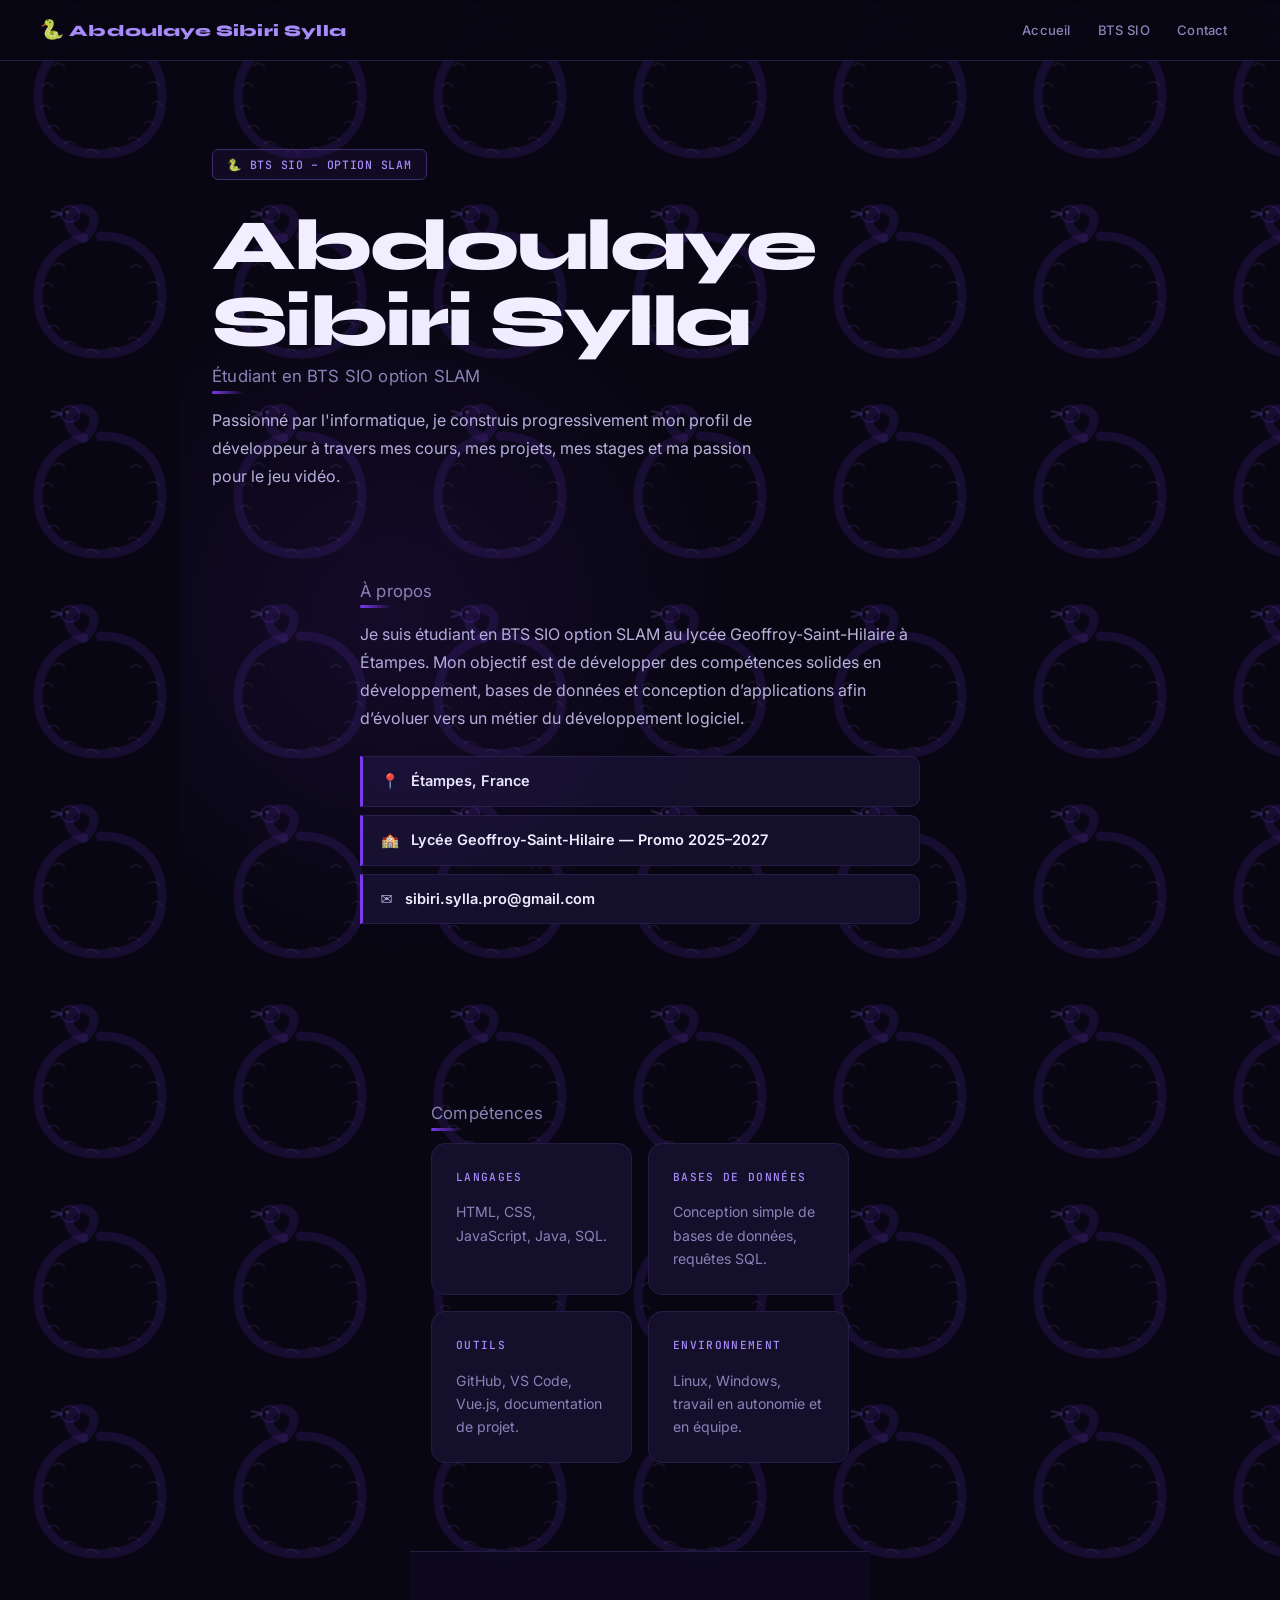
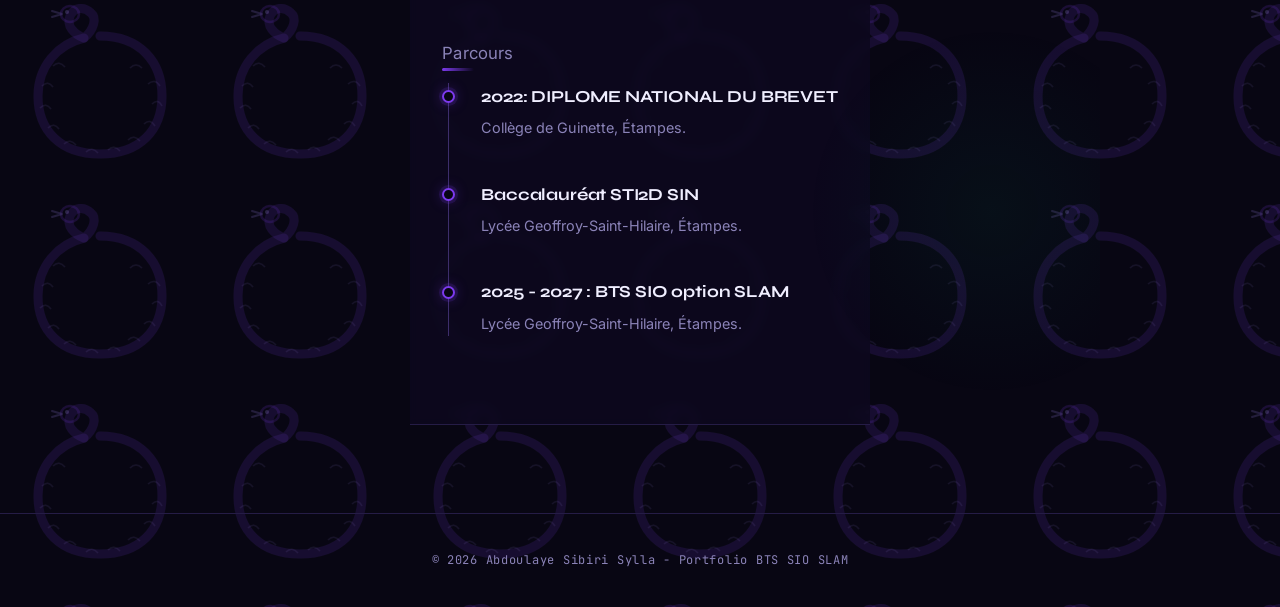
==== commit 3f24901b: "Fix HTML formatting and add link to logo" ====
--- a/index.html
+++ b/index.html
@@ -6,14 +6,16 @@
   <meta name="description" content="Portfolio BTS SIO SLAM de Abdoulaye Sibiri Sylla : présentation, compétences et parcours.">
   <title>Portfolio - Abdoulaye Sibiri Sylla - BTS SIO SLAM</title>
   <link rel="stylesheet" href="style.css">
-  <link rel="icon" type="image/png" href="/favicon.png">
+  <link rel="icon" type="image/png" href="gsh_photo.png">
 </head>
 <body>
 
   <header class="header">
-    <div class="logo">
-      <span class="snake-icon">🐍</span> Abdoulaye Sibiri Sylla
-    </div>
+ <div class="logo">
+  <a href="#" style="text-decoration: none; color: inherit;">
+    <span class="snake-icon">🐍</span> Abdoulaye Sibiri Sylla
+  </a>
+</div>
 
     <nav class="nav">
       <a href="index.html">Accueil</a>
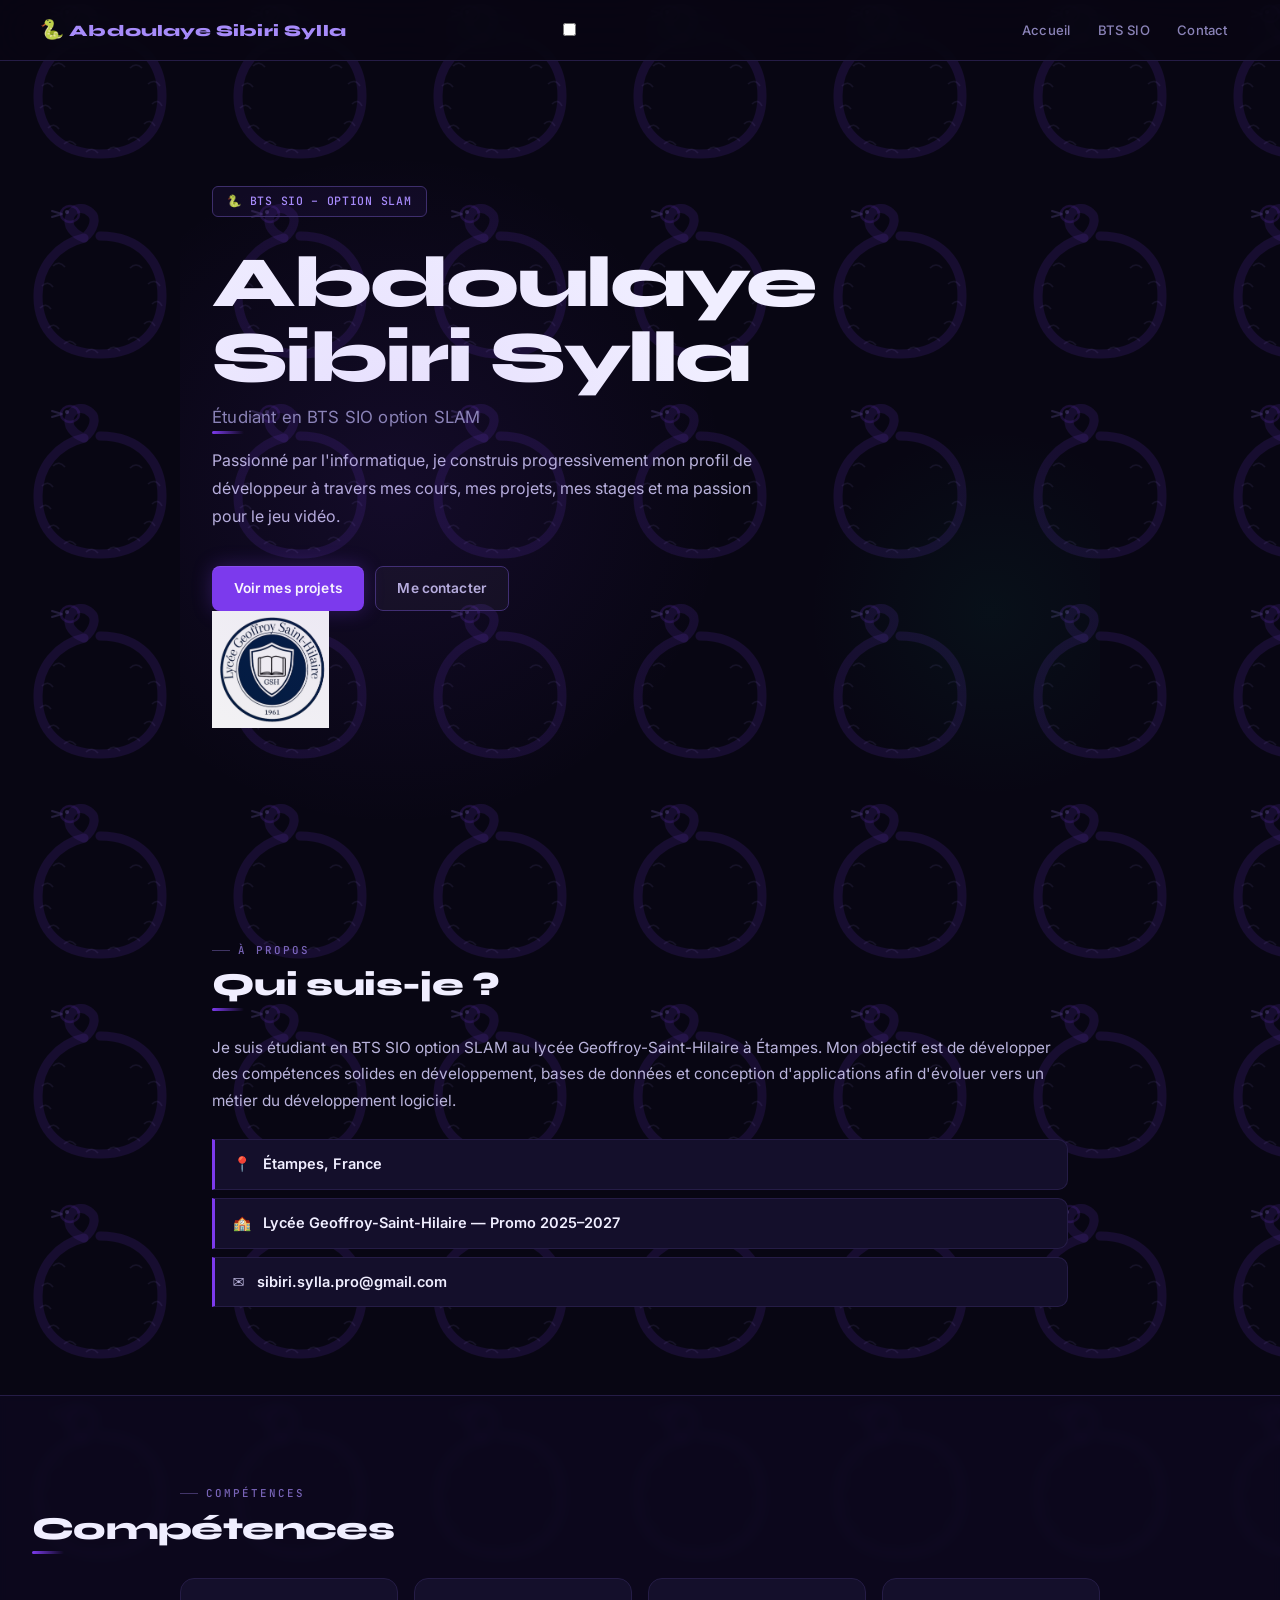
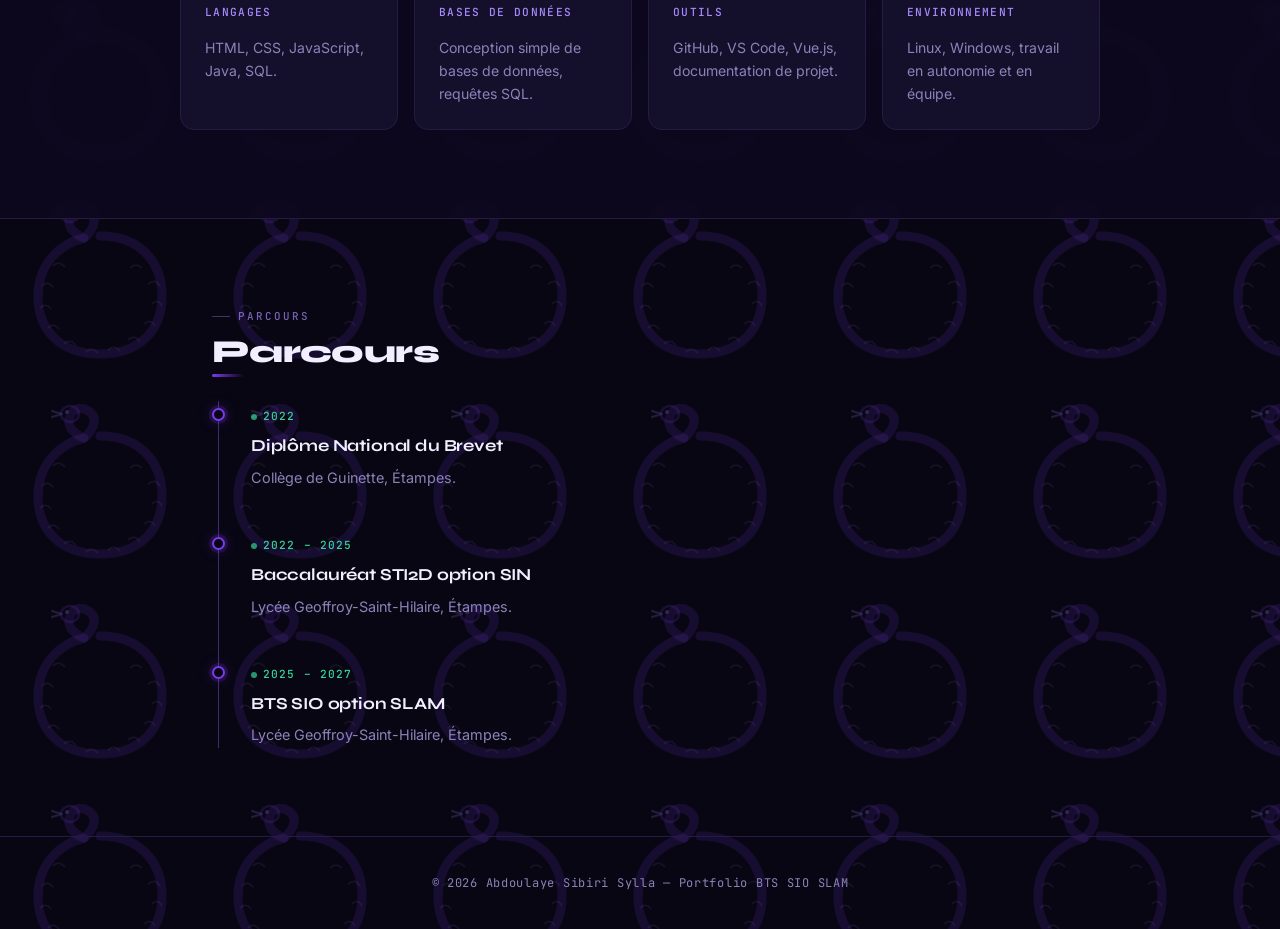
==== commit f004d749: "Refactor index.html structure and content" ====
--- a/index.html
+++ b/index.html
@@ -4,104 +4,138 @@
   <meta charset="UTF-8">
   <meta name="viewport" content="width=device-width, initial-scale=1.0">
   <meta name="description" content="Portfolio BTS SIO SLAM de Abdoulaye Sibiri Sylla : présentation, compétences et parcours.">
-  <title>Portfolio - Abdoulaye Sibiri Sylla - BTS SIO SLAM</title>
+  <title>Abdoulaye Sibiri Sylla — Portfolio BTS SIO SLAM</title>
   <link rel="stylesheet" href="style.css">
   <link rel="icon" type="image/png" href="gsh_photo.png">
 </head>
 <body>
 
   <header class="header">
- <div class="logo">
-  <a href="#" style="text-decoration: none; color: inherit;">
-    <span class="snake-icon">🐍</span> Abdoulaye Sibiri Sylla
-  </a>
-</div>
-
+    <div class="logo">
+      <a href="index.html">
+        <span class="snake-icon">🐍</span> Abdoulaye Sibiri Sylla
+      </a>
+    </div>
+    <input type="checkbox" id="menu-toggle" class="menu-toggle-input">
+    <label for="menu-toggle" class="menu-burger" aria-label="Ouvrir le menu">
+      <span></span><span></span><span></span>
+    </label>
     <nav class="nav">
-      <a href="index.html">Accueil</a>
+      <a href="index.html" class="active">Accueil</a>
       <a href="Bts_sio.html">BTS SIO</a>
       <a href="contact.html">Contact</a>
     </nav>
   </header>
 
   <main>
+
+    <!-- HERO -->
     <section id="accueil" class="section hero">
-      <div class="badge">🐍 BTS SIO – Option SLAM</div>
-      <h1>Abdoulaye Sibiri Sylla</h1>
-      <h2>Étudiant en BTS SIO option SLAM</h2>
-      <p>
-        Passionné par l'informatique, je construis progressivement mon profil de développeur
-        à travers mes cours, mes projets, mes stages et ma passion pour le jeu vidéo.
-      </p>
+      <div class="hero-inner">
+        <div class="hero-content">
+          <div class="badge">🐍 BTS SIO – Option SLAM</div>
+          <h1>Abdoulaye Sibiri Sylla</h1>
+          <h2>Étudiant en BTS SIO option SLAM</h2>
+          <p>
+            Passionné par l'informatique, je construis progressivement mon profil de développeur
+            à travers mes cours, mes projets, mes stages et ma passion pour le jeu vidéo.
+          </p>
+          <div class="hero-cta">
+            <a href="Bts_sio.html" class="btn btn-primary">Voir mes projets</a>
+            <a href="contact.html" class="btn btn-secondary">Me contacter</a>
+          </div>
+        </div>
+        <div class="hero-photo-wrapper">
+          <div class="hero-photo-ring">
+            <img src="gsh_photo.png" alt="Photo de profil d'Abdoulaye Sibiri Sylla" class="hero-photo">
+          </div>
+        </div>
+      </div>
+    </section>
 
-    <section id="apropos" class="section">
-      <h2>À propos</h2>
+    <!-- À PROPOS -->
+    <section id="apropos" class="section fade-in">
+      <div class="section-label">À propos</div>
+      <h2>Qui suis-je ?</h2>
       <p>
         Je suis étudiant en BTS SIO option SLAM au lycée Geoffroy-Saint-Hilaire à Étampes.
         Mon objectif est de développer des compétences solides en développement, bases de données
-        et conception d’applications afin d’évoluer vers un métier du développement logiciel.
+        et conception d'applications afin d'évoluer vers un métier du développement logiciel.
       </p>
-
       <div class="infos">
-        <div class="info-ligne">📍 <strong>Étampes, France</strong></div>
-        <div class="info-ligne">🏫 <strong>Lycée Geoffroy-Saint-Hilaire — Promo 2025–2027</strong></div>
-        <div class="info-ligne">✉️ <strong>sibiri.sylla.pro@gmail.com</strong></div>
+        <div class="info-ligne fade-in">📍 <strong>Étampes, France</strong></div>
+        <div class="info-ligne fade-in">🏫 <strong>Lycée Geoffroy-Saint-Hilaire — Promo 2025–2027</strong></div>
+        <div class="info-ligne fade-in">✉️ <strong>sibiri.sylla.pro@gmail.com</strong></div>
       </div>
     </section>
 
-    <section id="competences" class="section">
+    <!-- COMPÉTENCES -->
+    <section id="competences" class="section section-alt fade-in">
+      <div class="section-label">Compétences</div>
       <h2>Compétences</h2>
-
       <div class="skills-grid">
-        <article class="skill-block">
+        <article class="skill-block fade-in">
           <h3>Langages</h3>
           <p>HTML, CSS, JavaScript, Java, SQL.</p>
         </article>
-
-        <article class="skill-block">
+        <article class="skill-block fade-in">
           <h3>Bases de données</h3>
           <p>Conception simple de bases de données, requêtes SQL.</p>
         </article>
-
-        <article class="skill-block">
+        <article class="skill-block fade-in">
           <h3>Outils</h3>
           <p>GitHub, VS Code, Vue.js, documentation de projet.</p>
         </article>
-
-        <article class="skill-block">
+        <article class="skill-block fade-in">
           <h3>Environnement</h3>
           <p>Linux, Windows, travail en autonomie et en équipe.</p>
         </article>
       </div>
     </section>
 
-    <section id="parcours" class="section section-alt">
+    <!-- PARCOURS -->
+    <section id="parcours" class="section fade-in">
+      <div class="section-label">Parcours</div>
       <h2>Parcours</h2>
-
       <div class="timeline">
-        <article class="timeline-item">
-          <h3>2022: DIPLOME NATIONAL DU BREVET</h3>
+        <article class="timeline-item fade-in">
+          <div class="timeline-date">2022</div>
+          <h3>Diplôme National du Brevet</h3>
           <p>Collège de Guinette, Étampes.</p>
         </article>
-
-                <article class="timeline-item">
-          <h3>Baccalauréat STI2D SIN</h3>
+        <article class="timeline-item fade-in">
+          <div class="timeline-date">2022 – 2025</div>
+          <h3>Baccalauréat STI2D option SIN</h3>
           <p>Lycée Geoffroy-Saint-Hilaire, Étampes.</p>
         </article>
-
-        <article class="timeline-item">
-          <h3>2025 - 2027 : BTS SIO option SLAM</h3>
+        <article class="timeline-item fade-in">
+          <div class="timeline-date">2025 – 2027</div>
+          <h3>BTS SIO option SLAM</h3>
           <p>Lycée Geoffroy-Saint-Hilaire, Étampes.</p>
         </article>
-
-
       </div>
     </section>
+
   </main>
 
   <footer class="footer">
-    <p>&copy; 2026 Abdoulaye Sibiri Sylla - Portfolio BTS SIO SLAM</p>
+    <p>&copy; 2026 Abdoulaye Sibiri Sylla — Portfolio BTS SIO SLAM</p>
   </footer>
+
+  <script>
+    const observateur = new IntersectionObserver(
+      (entrees) => {
+        entrees.forEach((entree) => {
+          if (entree.isIntersecting) {
+            entree.target.classList.add('visible');
+            observateur.unobserve(entree.target);
+          }
+        });
+      },
+      { threshold: 0.12, rootMargin: '0px 0px -40px 0px' }
+    );
+    document.querySelectorAll('.fade-in').forEach((el) => observateur.observe(el));
+  </script>
 
 </body>
 </html>
--- a/style.css
+++ b/style.css
@@ -853,3 +853,17 @@
 
   .section h2 { font-size: 1.65rem; }
 }
+/* ============================================
+   CURSEUR SERPENT
+============================================ */
+:root {
+  --cursor-snake: url("data:image/svg+xml,%3Csvg xmlns='http://www.w3.org/2000/svg' width='32' height='32' viewBox='0 0 32 32'%3E%3Cpath d='M16 6 C22 6 26 10 26 16 C26 22 22 26 16 26 C10 26 6 22 6 16 C6 11 9 7 13 6' fill='none' stroke='%23a78bfa' stroke-width='2.5' stroke-linecap='round'/%3E%3Cpath d='M13 6 C11 5 9 3 10 1 C11 -1 13 -1 14.5 1 C15.5 2.5 15 5 13 6' fill='none' stroke='%23a78bfa' stroke-width='2.5' stroke-linecap='round'/%3E%3Ccircle cx='10.5' cy='0.5' r='2.5' fill='%237c3aed'/%3E%3Ccircle cx='9.5' cy='0' r='0.8' fill='%23ede9fe'/%3E%3Cpath d='M8 0.5 L4 -1 M8 0.5 L4 2' fill='none' stroke='%23a78bfa' stroke-width='1' stroke-linecap='round'/%3E%3C/svg%3E");
+}
+
+body {
+  cursor: var(--cursor-snake), auto;
+}
+
+a, button, .btn, .nav a, .project-link, .certification-img {
+  cursor: var(--cursor-snake), pointer;
+}
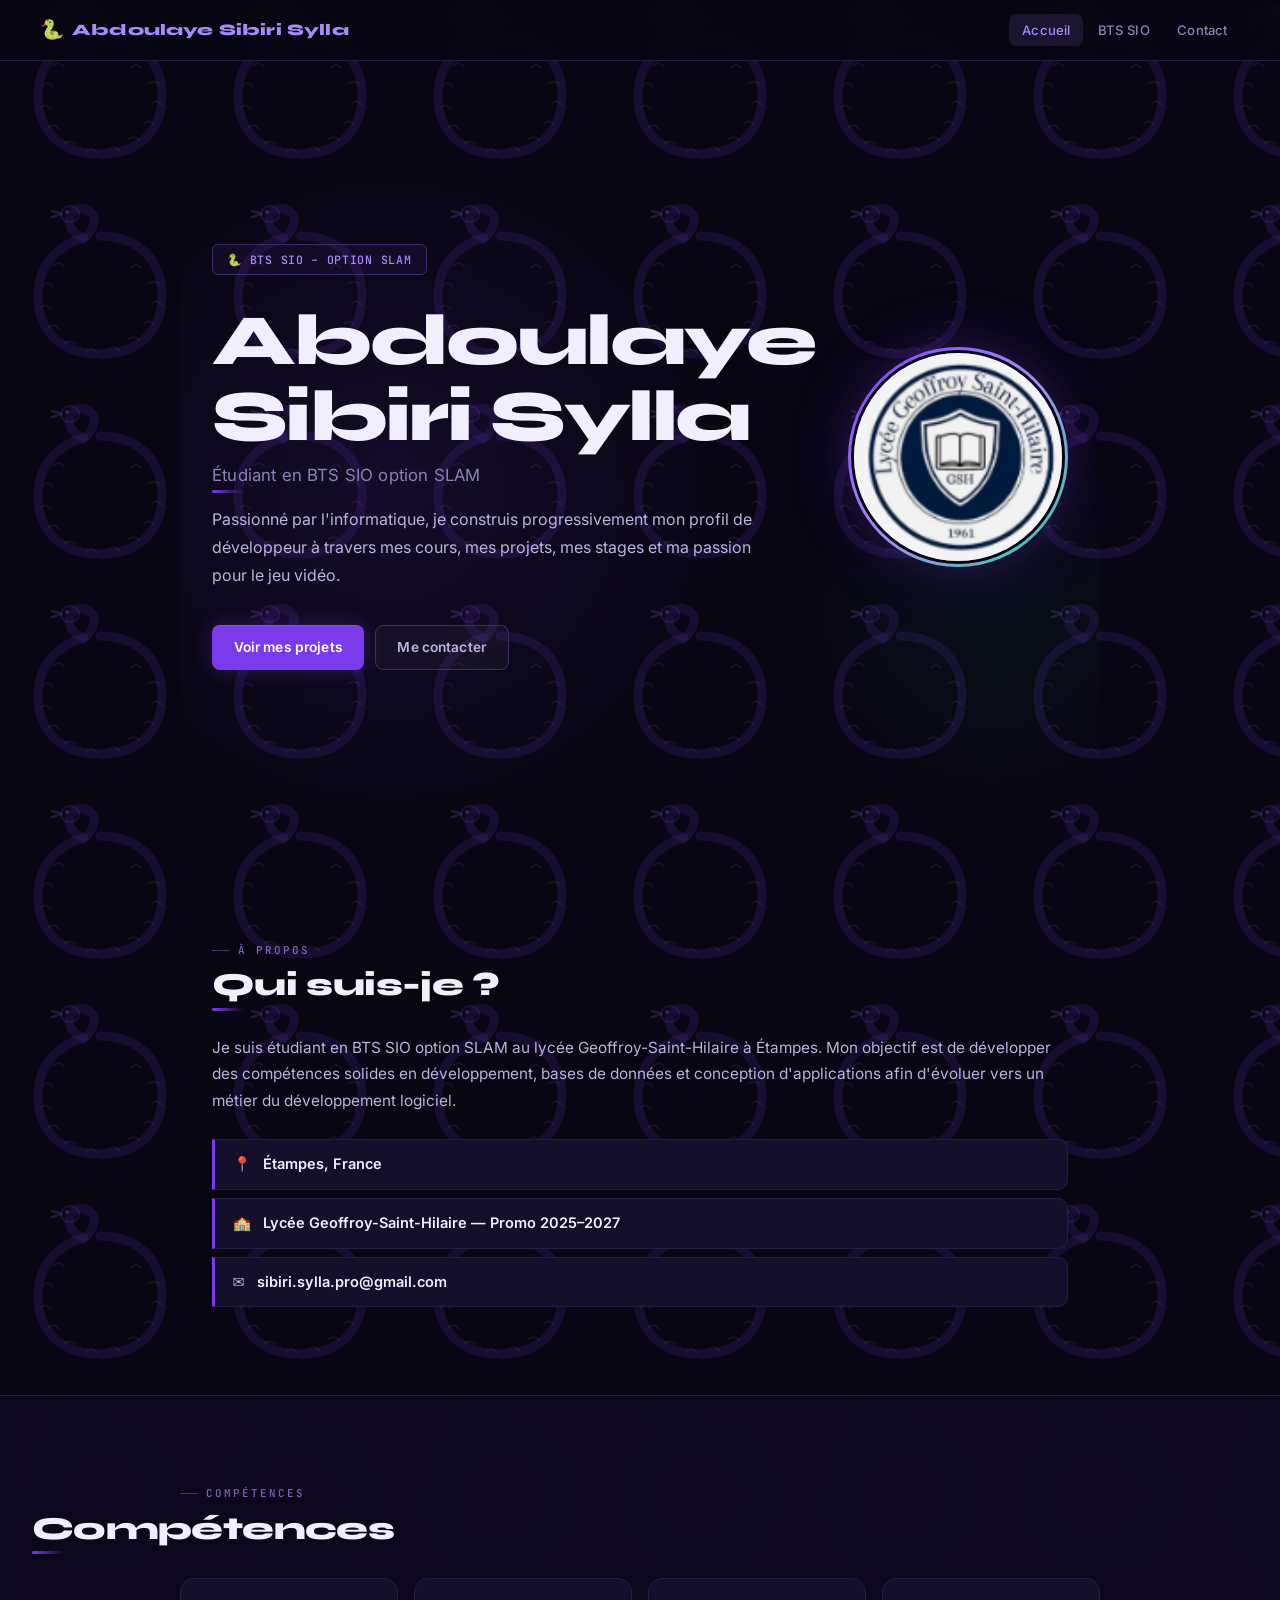
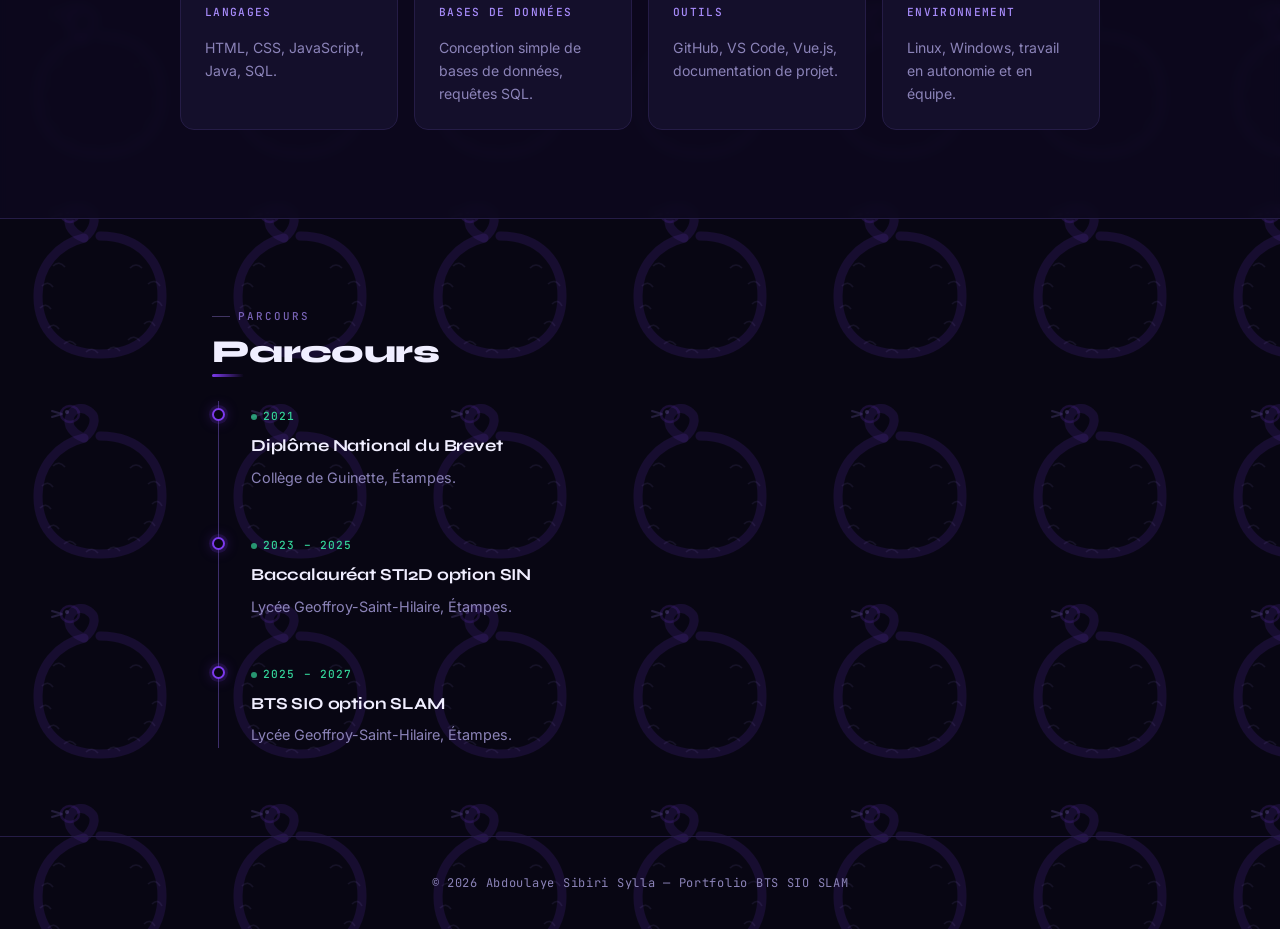
==== commit db443690: "Update index.html" ====
--- a/index.html
+++ b/index.html
@@ -99,12 +99,12 @@
       <h2>Parcours</h2>
       <div class="timeline">
         <article class="timeline-item fade-in">
-          <div class="timeline-date">2022</div>
+          <div class="timeline-date">2021</div>
           <h3>Diplôme National du Brevet</h3>
           <p>Collège de Guinette, Étampes.</p>
         </article>
         <article class="timeline-item fade-in">
-          <div class="timeline-date">2022 – 2025</div>
+          <div class="timeline-date">2023 – 2025</div>
           <h3>Baccalauréat STI2D option SIN</h3>
           <p>Lycée Geoffroy-Saint-Hilaire, Étampes.</p>
         </article>
--- a/style.css
+++ b/style.css
@@ -1,8 +1,5 @@
 /* ============================================
    IMPORT FONTS
-   — Syne : display bold futuriste
-   — Inter : corps de texte propre
-   — JetBrains Mono : code / dates
 ============================================ */
 @import url('https://fonts.googleapis.com/css2?family=Syne:wght@700;800&family=Inter:wght@400;500;600;700&family=JetBrains+Mono:wght@400;500&display=swap');
 
@@ -10,7 +7,6 @@
    VARIABLES
 ============================================ */
 :root {
-  /* Palette */
   --violet:        #7c3aed;
   --violet-clair:  #a78bfa;
   --violet-pale:   #ede9fe;
@@ -19,30 +15,27 @@
   --vert-clair:    #34d399;
   --vert-glow:     rgba(5, 150, 105, 0.18);
 
-  /* Fonds */
   --fond:          #080613;
   --surface:       #0e0a20;
   --surface-2:     #130f28;
   --carte:         #140f2b;
   --carte-hover:   #1c1638;
 
-  /* Bordures */
   --bord:          #251c46;
   --bord-md:       #3d2e6b;
   --bord-hover:    #6d28d9;
 
-  /* Textes */
   --texte:         #f0eeff;
   --muted:         #8b83b8;
   --muted-light:   #bab4dc;
 
-  /* Typographie */
   --font-display:  'Syne', system-ui, sans-serif;
   --font-body:     'Inter', system-ui, sans-serif;
   --font-mono:     'JetBrains Mono', monospace;
 
-  /* Motif serpent SVG inline — tuile 200×200 */
-  --snake-tile: url("data:image/svg+xml,%3Csvg xmlns='http://www.w3.org/2000/svg' width='200' height='200' viewBox='0 0 200 200'%3E%3C!-- corps principal --%3E%3Cpath d='M100 36 C140 36 162 62 162 96 C162 130 140 154 100 154 C60 154 38 130 38 96 C38 66 58 44 84 38' fill='none' stroke='%237c3aed' stroke-width='9' stroke-linecap='round' opacity='0.13'/%3E%3C!-- queue et fin de spirale --%3E%3Cpath d='M84 38 C74 34 66 26 70 16 C74 7 84 6 91 13 C97 18 94 30 84 38' fill='none' stroke='%237c3aed' stroke-width='9' stroke-linecap='round' opacity='0.13'/%3E%3C!-- tête --%3E%3Cellipse cx='70' cy='14' rx='9' ry='8' fill='none' stroke='%237c3aed' stroke-width='2.5' opacity='0.16'/%3E%3C!-- oeil --%3E%3Ccircle cx='67' cy='12' r='2' fill='%23a78bfa' opacity='0.22'/%3E%3C!-- langue --%3E%3Cpath d='M62 14 L52 11 M62 14 L52 17' fill='none' stroke='%23a78bfa' stroke-width='2' stroke-linecap='round' opacity='0.17'/%3E%3C!-- écailles (arcs le long du corps) --%3E%3Cpath d='M130 68 Q136 62 142 68' fill='none' stroke='%23a78bfa' stroke-width='1.5' opacity='0.09'/%3E%3Cpath d='M148 84 Q155 78 160 86' fill='none' stroke='%23a78bfa' stroke-width='1.5' opacity='0.09'/%3E%3Cpath d='M152 104 Q158 98 162 106' fill='none' stroke='%23a78bfa' stroke-width='1.5' opacity='0.09'/%3E%3Cpath d='M144 124 Q150 118 155 126' fill='none' stroke='%23a78bfa' stroke-width='1.5' opacity='0.09'/%3E%3Cpath d='M128 140 Q134 134 140 141' fill='none' stroke='%23a78bfa' stroke-width='1.5' opacity='0.09'/%3E%3Cpath d='M108 150 Q114 144 120 151' fill='none' stroke='%23a78bfa' stroke-width='1.5' opacity='0.09'/%3E%3Cpath d='M86 152 Q92 146 98 153' fill='none' stroke='%23a78bfa' stroke-width='1.5' opacity='0.09'/%3E%3Cpath d='M64 144 Q70 138 76 145' fill='none' stroke='%23a78bfa' stroke-width='1.5' opacity='0.09'/%3E%3Cpath d='M48 128 Q54 122 59 129' fill='none' stroke='%23a78bfa' stroke-width='1.5' opacity='0.09'/%3E%3Cpath d='M40 108 Q46 102 51 109' fill='none' stroke='%23a78bfa' stroke-width='1.5' opacity='0.09'/%3E%3Cpath d='M42 86 Q48 80 53 87' fill='none' stroke='%23a78bfa' stroke-width='1.5' opacity='0.09'/%3E%3Cpath d='M53 66 Q59 60 65 67' fill='none' stroke='%23a78bfa' stroke-width='1.5' opacity='0.09'/%3E%3C/svg%3E");
+  --snake-tile: url("data:image/svg+xml,%3Csvg xmlns='http://www.w3.org/2000/svg' width='200' height='200' viewBox='0 0 200 200'%3E%3Cpath d='M100 36 C140 36 162 62 162 96 C162 130 140 154 100 154 C60 154 38 130 38 96 C38 66 58 44 84 38' fill='none' stroke='%237c3aed' stroke-width='9' stroke-linecap='round' opacity='0.13'/%3E%3Cpath d='M84 38 C74 34 66 26 70 16 C74 7 84 6 91 13 C97 18 94 30 84 38' fill='none' stroke='%237c3aed' stroke-width='9' stroke-linecap='round' opacity='0.13'/%3E%3Cellipse cx='70' cy='14' rx='9' ry='8' fill='none' stroke='%237c3aed' stroke-width='2.5' opacity='0.16'/%3E%3Ccircle cx='67' cy='12' r='2' fill='%23a78bfa' opacity='0.22'/%3E%3Cpath d='M62 14 L52 11 M62 14 L52 17' fill='none' stroke='%23a78bfa' stroke-width='2' stroke-linecap='round' opacity='0.17'/%3E%3Cpath d='M130 68 Q136 62 142 68' fill='none' stroke='%23a78bfa' stroke-width='1.5' opacity='0.09'/%3E%3Cpath d='M148 84 Q155 78 160 86' fill='none' stroke='%23a78bfa' stroke-width='1.5' opacity='0.09'/%3E%3Cpath d='M152 104 Q158 98 162 106' fill='none' stroke='%23a78bfa' stroke-width='1.5' opacity='0.09'/%3E%3Cpath d='M144 124 Q150 118 155 126' fill='none' stroke='%23a78bfa' stroke-width='1.5' opacity='0.09'/%3E%3Cpath d='M128 140 Q134 134 140 141' fill='none' stroke='%23a78bfa' stroke-width='1.5' opacity='0.09'/%3E%3Cpath d='M108 150 Q114 144 120 151' fill='none' stroke='%23a78bfa' stroke-width='1.5' opacity='0.09'/%3E%3Cpath d='M86 152 Q92 146 98 153' fill='none' stroke='%23a78bfa' stroke-width='1.5' opacity='0.09'/%3E%3Cpath d='M64 144 Q70 138 76 145' fill='none' stroke='%23a78bfa' stroke-width='1.5' opacity='0.09'/%3E%3Cpath d='M48 128 Q54 122 59 129' fill='none' stroke='%23a78bfa' stroke-width='1.5' opacity='0.09'/%3E%3Cpath d='M40 108 Q46 102 51 109' fill='none' stroke='%23a78bfa' stroke-width='1.5' opacity='0.09'/%3E%3Cpath d='M42 86 Q48 80 53 87' fill='none' stroke='%23a78bfa' stroke-width='1.5' opacity='0.09'/%3E%3Cpath d='M53 66 Q59 60 65 67' fill='none' stroke='%23a78bfa' stroke-width='1.5' opacity='0.09'/%3E%3C/svg%3E");
+
+  --cursor-snake: url("data:image/svg+xml,%3Csvg xmlns='http://www.w3.org/2000/svg' width='32' height='32' viewBox='0 0 32 32'%3E%3Cpath d='M16 6 C22 6 26 10 26 16 C26 22 22 26 16 26 C10 26 6 22 6 16 C6 11 9 7 13 6' fill='none' stroke='%23a78bfa' stroke-width='2.5' stroke-linecap='round'/%3E%3Cpath d='M13 6 C11 5 9 3 10 1 C11 -1 13 -1 14.5 1 C15.5 2.5 15 5 13 6' fill='none' stroke='%23a78bfa' stroke-width='2.5' stroke-linecap='round'/%3E%3Ccircle cx='10.5' cy='0.5' r='2.5' fill='%237c3aed'/%3E%3Ccircle cx='9.5' cy='0' r='0.8' fill='%23ede9fe'/%3E%3Cpath d='M8 0.5 L4 -1 M8 0.5 L4 2' fill='none' stroke='%23a78bfa' stroke-width='1' stroke-linecap='round'/%3E%3C/svg%3E");
 }
 
 /* ============================================
@@ -69,11 +62,17 @@
   line-height: 1.7;
   -webkit-font-smoothing: antialiased;
   overflow-x: hidden;
+  cursor: var(--cursor-snake), auto;
 }
 
 a {
   color: inherit;
   text-decoration: none;
+  cursor: var(--cursor-snake), pointer;
+}
+
+button, .btn, .project-link, .certification-img {
+  cursor: var(--cursor-snake), pointer;
 }
 
 img {
@@ -110,6 +109,13 @@
   letter-spacing: 0.01em;
 }
 
+.logo a {
+  color: inherit;
+  display: flex;
+  align-items: center;
+  gap: 8px;
+}
+
 .snake-icon {
   font-size: 1.2rem;
 }
@@ -130,9 +136,65 @@
   letter-spacing: 0.01em;
 }
 
-.nav a:hover {
+.nav a:hover,
+.nav a.active {
   color: var(--texte);
+  background: rgba(167, 139, 250, 0.12);
+}
+
+.nav a.active {
+  color: var(--violet-clair);
+}
+
+/* ============================================
+   MENU HAMBURGER — CSS PUR
+============================================ */
+.menu-toggle-input {
+  display: none;
+}
+
+.menu-burger {
+  display: none;
+  flex-direction: column;
+  justify-content: center;
+  gap: 5px;
+  width: 36px;
+  height: 36px;
+  cursor: pointer;
+  padding: 6px;
+  border-radius: 8px;
+  transition: background 0.18s;
+  z-index: 100;
+  flex-shrink: 0;
+}
+
+.menu-burger:hover {
   background: rgba(167, 139, 250, 0.1);
+}
+
+.menu-burger span {
+  display: block;
+  width: 100%;
+  height: 2px;
+  background: var(--violet-clair);
+  border-radius: 2px;
+  transition: transform 0.28s ease, opacity 0.18s ease;
+  transform-origin: center;
+}
+
+.menu-toggle-input:checked ~ .menu-burger span:nth-child(1) {
+  transform: translateY(7px) rotate(45deg);
+}
+.menu-toggle-input:checked ~ .menu-burger span:nth-child(2) {
+  opacity: 0;
+  transform: scaleX(0);
+}
+.menu-toggle-input:checked ~ .menu-burger span:nth-child(3) {
+  transform: translateY(-7px) rotate(-45deg);
+}
+
+.menu-toggle-input:checked ~ .nav {
+  display: flex;
 }
 
 /* ============================================
@@ -159,7 +221,6 @@
   margin-right: auto;
 }
 
-/* label over each section title */
 .section-label {
   font-family: var(--font-mono);
   font-size: 0.68rem;
@@ -183,7 +244,6 @@
   opacity: 0.5;
 }
 
-/* section titles */
 .section h2 {
   font-family: var(--font-display);
   font-size: 2rem;
@@ -225,14 +285,11 @@
   overflow: hidden;
 }
 
-/* large ambient glow */
 .hero::before {
   content: '';
   position: absolute;
-  top: 10%;
-  left: -15%;
-  width: 700px;
-  height: 700px;
+  top: 10%; left: -15%;
+  width: 700px; height: 700px;
   background: radial-gradient(circle, rgba(124, 58, 237, 0.1) 0%, transparent 68%);
   pointer-events: none;
 }
@@ -240,12 +297,65 @@
 .hero::after {
   content: '';
   position: absolute;
-  bottom: 5%;
-  right: -10%;
-  width: 400px;
-  height: 400px;
+  bottom: 5%; right: -10%;
+  width: 400px; height: 400px;
   background: radial-gradient(circle, rgba(5, 150, 105, 0.07) 0%, transparent 65%);
   pointer-events: none;
+}
+
+/* ── Hero layout avec photo ── */
+.hero-inner {
+  display: flex;
+  align-items: center;
+  justify-content: space-between;
+  gap: 3rem;
+  position: relative;
+  z-index: 1;
+}
+
+.hero-content {
+  flex: 1;
+  min-width: 0;
+}
+
+.hero-photo-wrapper {
+  flex-shrink: 0;
+}
+
+.hero-photo-ring {
+  width: 220px;
+  height: 220px;
+  border-radius: 50%;
+  padding: 3px;
+  background: linear-gradient(135deg, var(--violet), var(--violet-clair), var(--vert-clair));
+  box-shadow: 0 0 40px var(--violet-glow), 0 0 80px rgba(124, 58, 237, 0.1);
+}
+
+.hero-photo {
+  width: 100%;
+  height: 100%;
+  border-radius: 50%;
+  object-fit: cover;
+  object-position: center top;
+  border: 3px solid var(--fond);
+  display: block;
+}
+
+/* Fallback initiales si pas de photo */
+.hero-photo-initiale {
+  width: 100%;
+  height: 100%;
+  border-radius: 50%;
+  border: 3px solid var(--fond);
+  background: var(--surface-2);
+  display: flex;
+  align-items: center;
+  justify-content: center;
+  font-family: var(--font-display);
+  font-size: 3rem;
+  font-weight: 800;
+  color: var(--violet-clair);
+  letter-spacing: -0.02em;
 }
 
 .badge {
@@ -281,14 +391,11 @@
   position: relative;
 }
 
-/* underline glow on the name */
 .hero h1 span::after {
   content: '';
   position: absolute;
-  left: 0;
-  bottom: 2px;
-  width: 100%;
-  height: 3px;
+  left: 0; bottom: 2px;
+  width: 100%; height: 3px;
   background: linear-gradient(90deg, var(--violet), var(--violet-clair), transparent);
   border-radius: 2px;
   opacity: 0.6;
@@ -305,7 +412,6 @@
   letter-spacing: 0.01em;
 }
 
-.hero > .section > p,
 .hero p {
   max-width: 560px;
   font-size: 1rem;
@@ -332,7 +438,6 @@
   font-family: var(--font-body);
   font-size: 0.86rem;
   font-weight: 600;
-  cursor: pointer;
   transition: transform 0.18s ease, opacity 0.18s ease, box-shadow 0.18s ease;
   border: none;
   letter-spacing: 0.01em;
@@ -363,7 +468,7 @@
 }
 
 /* ============================================
-   À PROPOS – info lines
+   INFOS
 ============================================ */
 .infos {
   display: flex;
@@ -398,7 +503,7 @@
 }
 
 /* ============================================
-   COMPÉTENCES – skill blocks
+   SKILL BLOCKS
 ============================================ */
 .skills-grid {
   display: grid;
@@ -417,7 +522,6 @@
               background 0.22s ease, box-shadow 0.22s ease;
 }
 
-/* accent top bar */
 .skill-block::before {
   content: '';
   position: absolute;
@@ -451,6 +555,12 @@
   padding: 0;
 }
 
+.skill-block p {
+  font-size: 0.88rem;
+  color: var(--muted);
+  line-height: 1.65;
+}
+
 .skill-tags {
   display: flex;
   flex-wrap: wrap;
@@ -474,12 +584,6 @@
   color: var(--texte);
 }
 
-.skill-block p {
-  font-size: 0.88rem;
-  color: var(--muted);
-  line-height: 1.65;
-}
-
 /* ============================================
    TIMELINE
 ============================================ */
@@ -499,7 +603,6 @@
   margin-bottom: 0;
 }
 
-/* dot on the line */
 .timeline-item::before {
   content: '';
   position: absolute;
@@ -578,7 +681,7 @@
 }
 
 /* ============================================
-   PROJETS / VEILLE
+   PROJECT CARDS
 ============================================ */
 .projects-grid {
   display: grid;
@@ -699,7 +802,6 @@
   border: 1px solid var(--bord-md);
   box-shadow: 0 8px 40px rgba(0, 0, 0, 0.4);
   transition: transform 0.28s ease, box-shadow 0.28s ease;
-  cursor: pointer;
 }
 
 .certification-img:hover {
@@ -779,23 +881,17 @@
 ============================================ */
 ::-webkit-scrollbar { width: 5px; }
 ::-webkit-scrollbar-track { background: var(--fond); }
-::-webkit-scrollbar-thumb {
-  background: var(--bord-md);
-  border-radius: 3px;
-}
+::-webkit-scrollbar-thumb { background: var(--bord-md); border-radius: 3px; }
 ::-webkit-scrollbar-thumb:hover { background: var(--violet); }
 
 /* ============================================
-   SELECTION
+   SELECTION & FOCUS
 ============================================ */
 ::selection {
   background: rgba(124, 58, 237, 0.3);
   color: var(--texte);
 }
 
-/* ============================================
-   FOCUS (accessibilité)
-============================================ */
 :focus-visible {
   outline: 2px solid var(--violet-clair);
   outline-offset: 3px;
@@ -803,13 +899,42 @@
 }
 
 /* ============================================
+   ANIMATIONS FADE-IN AU SCROLL
+============================================ */
+.fade-in {
+  opacity: 0;
+  transform: translateY(28px);
+  transition: opacity 0.55s ease, transform 0.55s ease;
+}
+
+.fade-in.visible {
+  opacity: 1;
+  transform: translateY(0);
+}
+
+.fade-in:nth-child(1) { transition-delay: 0s;    }
+.fade-in:nth-child(2) { transition-delay: 0.08s; }
+.fade-in:nth-child(3) { transition-delay: 0.16s; }
+.fade-in:nth-child(4) { transition-delay: 0.24s; }
+.fade-in:nth-child(5) { transition-delay: 0.32s; }
+.fade-in:nth-child(6) { transition-delay: 0.40s; }
+
+@media (prefers-reduced-motion: reduce) {
+  .fade-in {
+    opacity: 1;
+    transform: none;
+    transition: none;
+  }
+}
+
+/* ============================================
    RESPONSIVE — 768px
 ============================================ */
 @media (max-width: 768px) {
   .header {
-    flex-direction: column;
-    align-items: flex-start;
-    padding: 1rem 1.25rem;
+    flex-direction: row;
+    flex-wrap: wrap;
+    padding: 0.85rem 1.25rem;
     gap: 0.5rem;
   }
 
@@ -828,13 +953,52 @@
   .hero::after {
     display: none;
   }
+
+  .hero-inner {
+    flex-direction: column-reverse;
+    align-items: flex-start;
+    gap: 2rem;
+  }
+
+  .hero-photo-ring {
+    width: 130px;
+    height: 130px;
+  }
 }
 
 /* ============================================
    RESPONSIVE — 640px
 ============================================ */
 @media (max-width: 640px) {
-  .nav { display: none; }
+
+  /* Affiche le bouton burger */
+  .menu-burger {
+    display: flex;
+  }
+
+  /* Cache la nav par défaut */
+  .nav {
+    display: none;
+    flex-direction: column;
+    position: absolute;
+    top: 100%;
+    left: 0;
+    right: 0;
+    background: rgba(8, 6, 19, 0.97);
+    backdrop-filter: blur(20px);
+    -webkit-backdrop-filter: blur(20px);
+    border-bottom: 1px solid var(--bord);
+    padding: 0.75rem 1.25rem 1.25rem;
+    gap: 4px;
+    z-index: 98;
+  }
+
+  .nav a {
+    font-size: 0.95rem;
+    padding: 0.65rem 0.9rem;
+    border-radius: 8px;
+    width: 100%;
+  }
 
   .hero h1 { font-size: 2.3rem; }
 
@@ -853,17 +1017,3 @@
 
   .section h2 { font-size: 1.65rem; }
 }
-/* ============================================
-   CURSEUR SERPENT
-============================================ */
-:root {
-  --cursor-snake: url("data:image/svg+xml,%3Csvg xmlns='http://www.w3.org/2000/svg' width='32' height='32' viewBox='0 0 32 32'%3E%3Cpath d='M16 6 C22 6 26 10 26 16 C26 22 22 26 16 26 C10 26 6 22 6 16 C6 11 9 7 13 6' fill='none' stroke='%23a78bfa' stroke-width='2.5' stroke-linecap='round'/%3E%3Cpath d='M13 6 C11 5 9 3 10 1 C11 -1 13 -1 14.5 1 C15.5 2.5 15 5 13 6' fill='none' stroke='%23a78bfa' stroke-width='2.5' stroke-linecap='round'/%3E%3Ccircle cx='10.5' cy='0.5' r='2.5' fill='%237c3aed'/%3E%3Ccircle cx='9.5' cy='0' r='0.8' fill='%23ede9fe'/%3E%3Cpath d='M8 0.5 L4 -1 M8 0.5 L4 2' fill='none' stroke='%23a78bfa' stroke-width='1' stroke-linecap='round'/%3E%3C/svg%3E");
-}
-
-body {
-  cursor: var(--cursor-snake), auto;
-}
-
-a, button, .btn, .nav a, .project-link, .certification-img {
-  cursor: var(--cursor-snake), pointer;
-}
